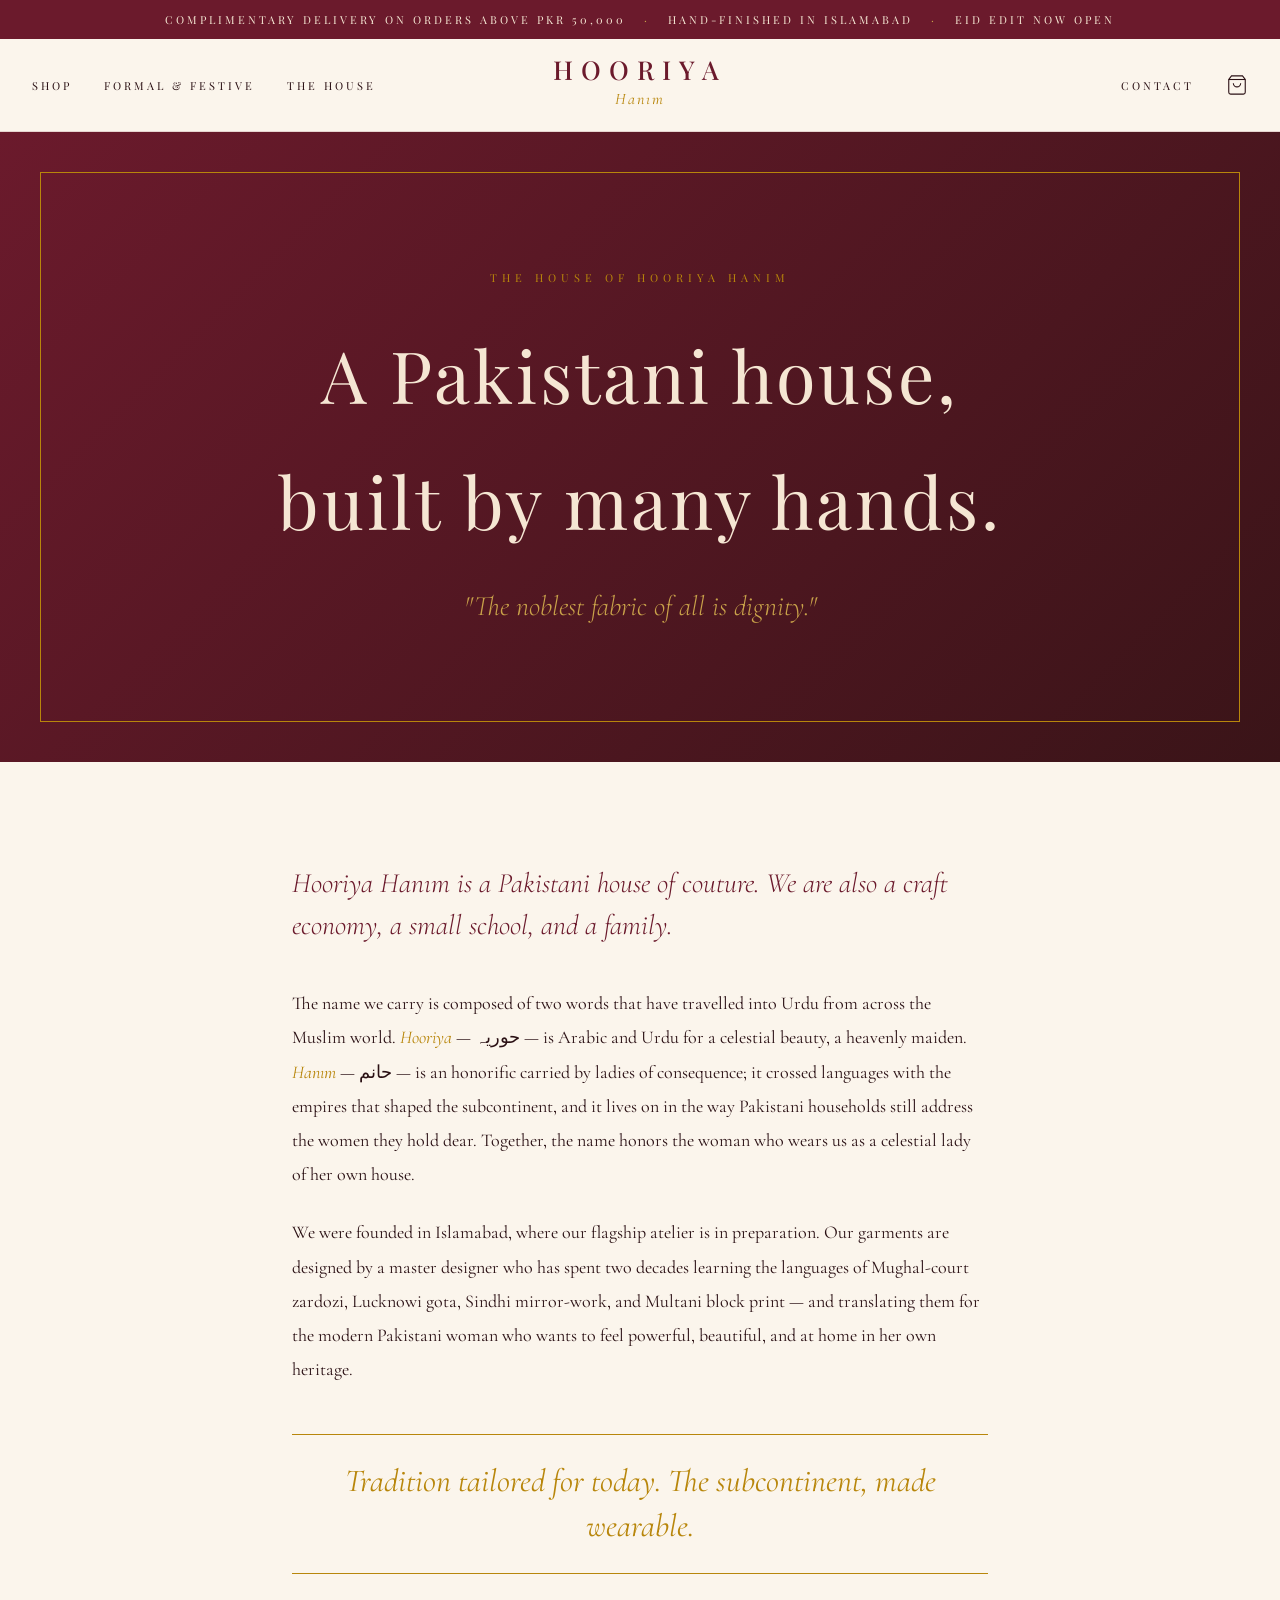
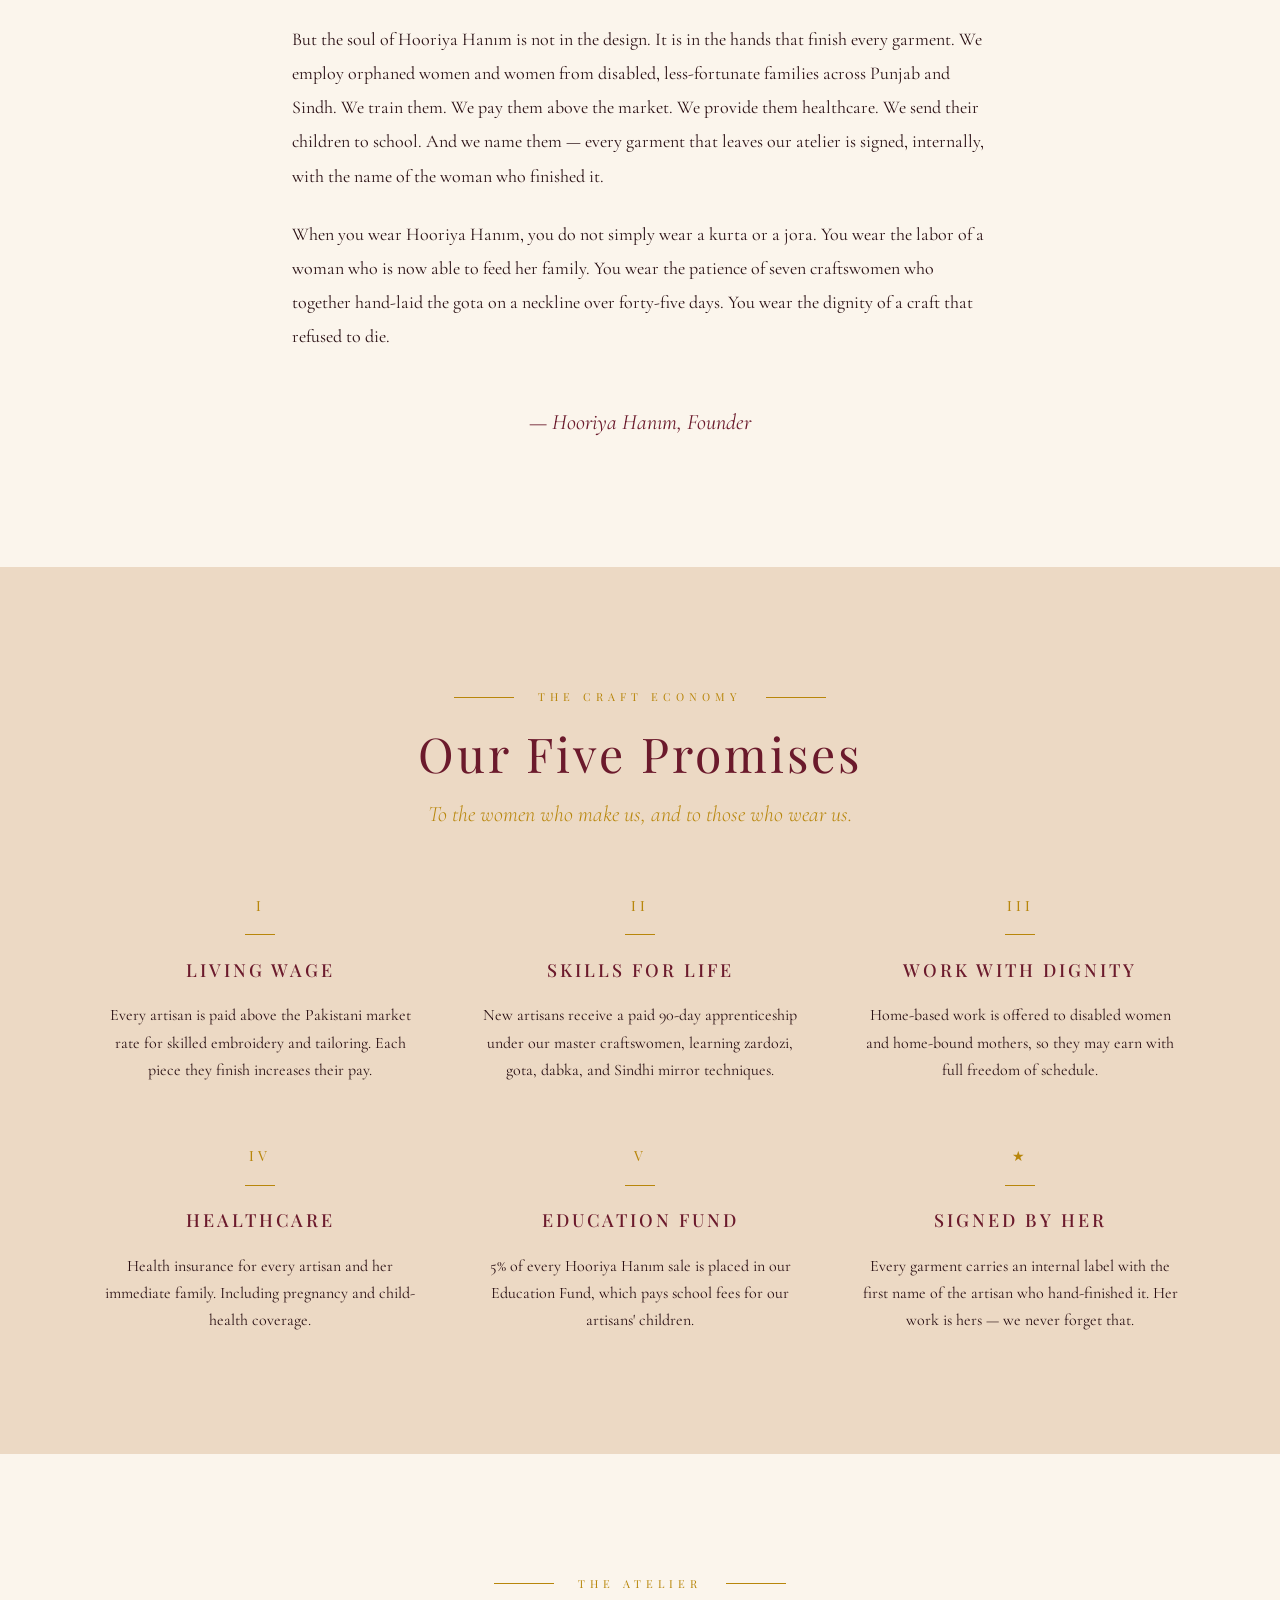
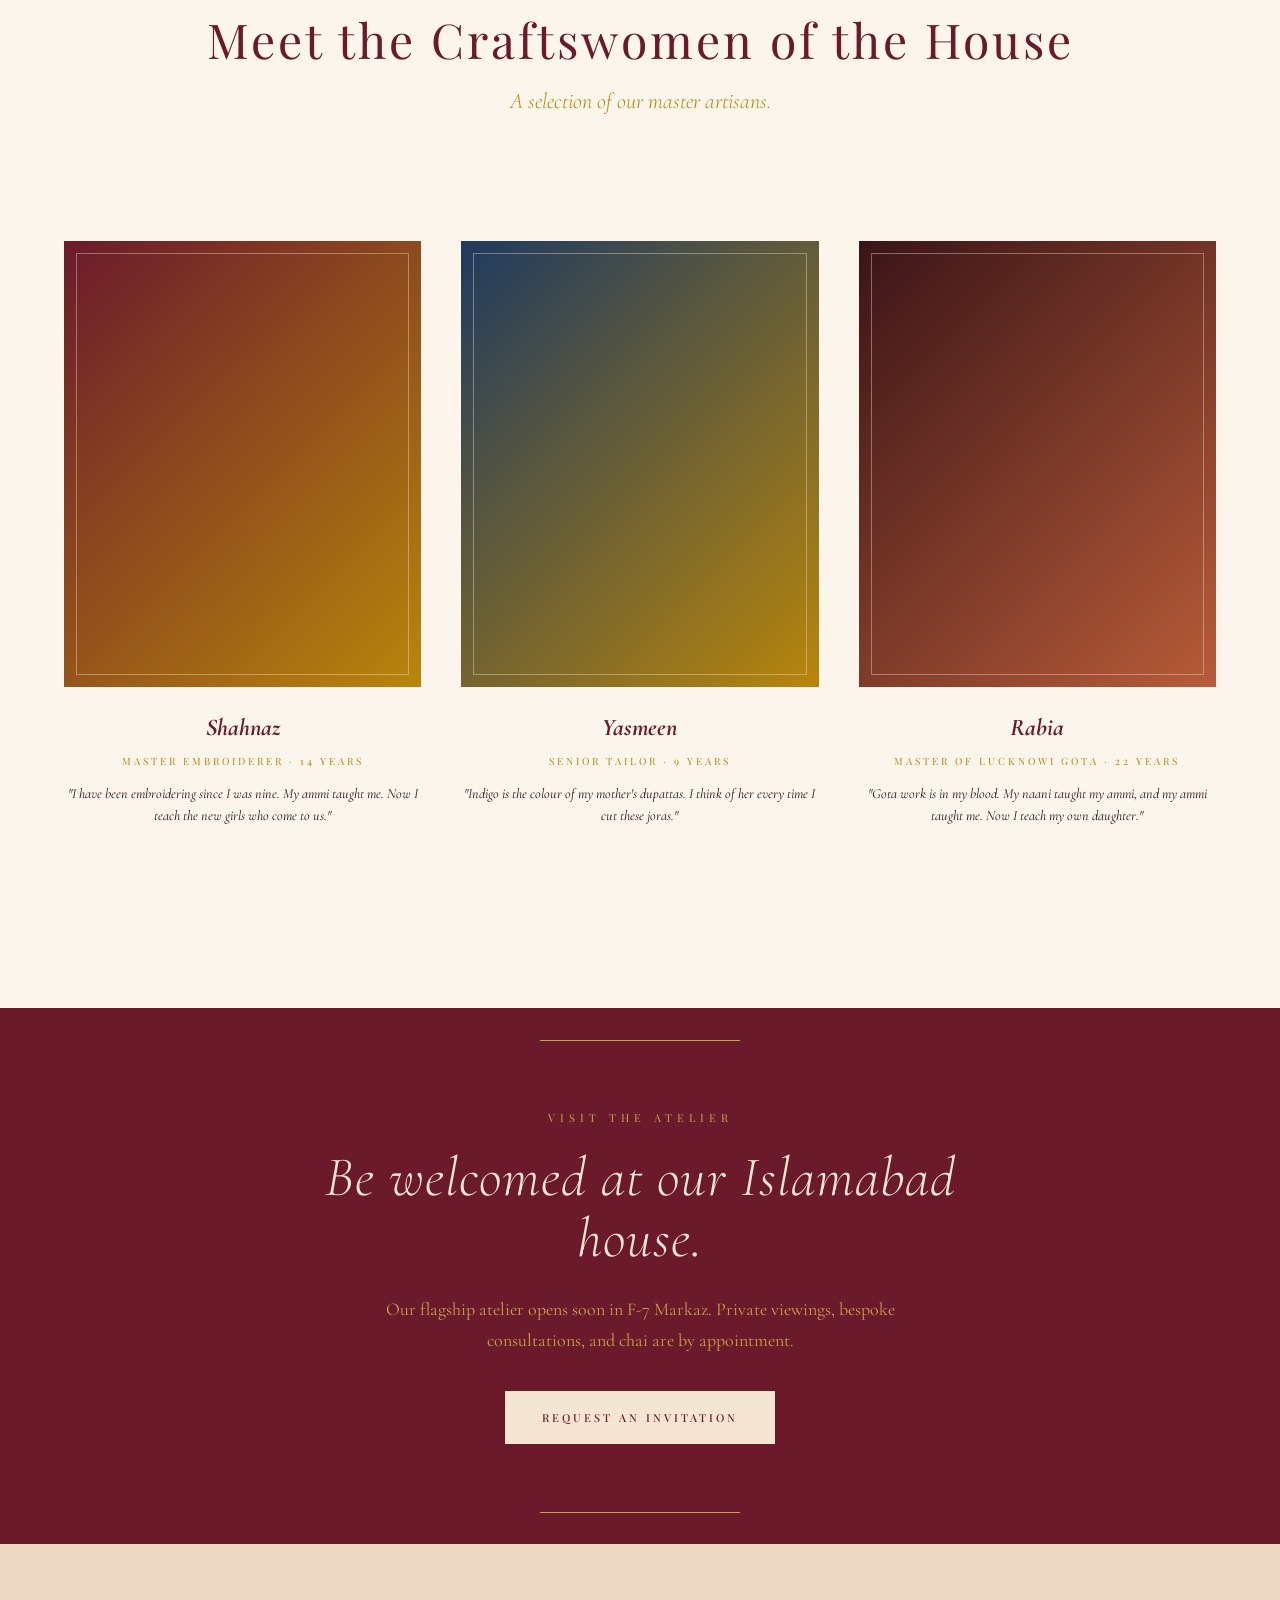
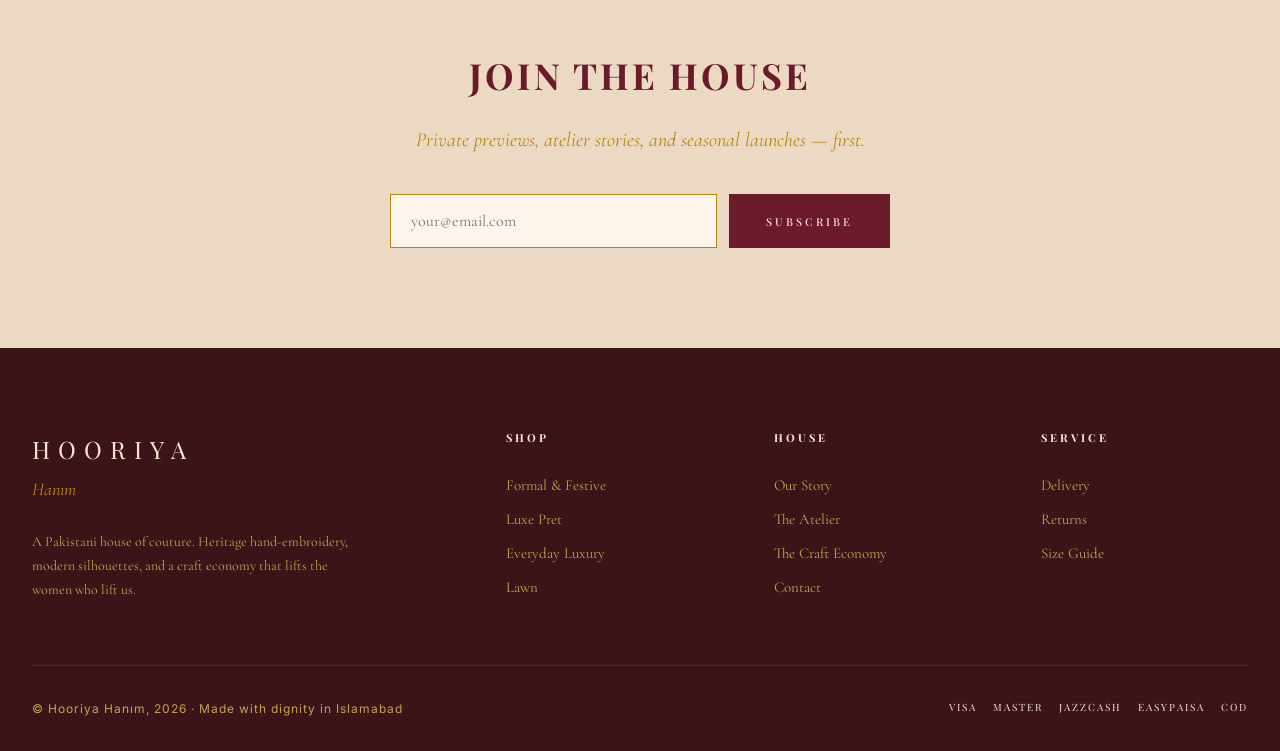
==== about.html @ a5ed2b05 "Initial site: Hooriya Hanım Co-Authored-By: Claude Opus 4.8 <noreply@anthropic.com>" ====
<!DOCTYPE html>
<html lang="en">
<head>
<meta charset="UTF-8">
<meta name="viewport" content="width=device-width, initial-scale=1.0">
<title>The House · Hooriya Hanım</title>
<link rel="icon" type="image/svg+xml" href="assets/images/hooriya-hanim-favicon.svg">
<link rel="stylesheet" href="assets/css/styles.css">
</head>
<body data-page="about">

<div class="announce">
  Complimentary delivery on orders above PKR 50,000 <span>·</span> Hand-finished in Islamabad <span>·</span> Eid edit now open
</div>

<header class="site-header">
  <nav class="nav-bar">
    <div class="nav-left">
      <a href="shop.html" class="nav-link">Shop</a>
      <a href="shop.html" class="nav-link">Formal &amp; Festive</a>
      <a href="about.html" class="nav-link">The House</a>
    </div>
    <a href="index.html" class="brand-logo">
      <span class="word">HOORIYA</span>
      <span class="sub">Hanım</span>
    </a>
    <div class="nav-right">
      <a href="contact.html" class="nav-link">Contact</a>
      <a href="cart.html" class="nav-link" style="position:relative;" aria-label="Cart">
        <svg class="nav-icon" viewBox="0 0 24 24" fill="none" stroke="currentColor" stroke-width="1.2"><path d="M6 2 3 6v14a2 2 0 0 0 2 2h14a2 2 0 0 0 2-2V6l-3-4Z"/><path d="M3 6h18"/><path d="M16 10a4 4 0 0 1-8 0"/></svg>
        <span class="cart-count">0</span>
      </a>
    </div>
  </nav>
</header>

<!-- Story Hero -->
<section class="story-hero">
  <div style="position: relative; z-index: 2;">
    <div class="eyebrow">The House of Hooriya Hanım</div>
    <h1>A Pakistani house,<br>built by many hands.</h1>
    <p class="sub">"The noblest fabric of all is dignity."</p>
  </div>
</section>

<!-- Story Prose -->
<section class="story-prose" id="story">
  <p class="lede">Hooriya Hanım is a Pakistani house of couture. We are also a craft economy, a small school, and a family.</p>

  <p>The name we carry is composed of two words that have travelled into Urdu from across the Muslim world. <em style="color: var(--rose-gold); font-style: italic;">Hooriya</em> — حوریہ — is Arabic and Urdu for a celestial beauty, a heavenly maiden. <em style="color: var(--rose-gold); font-style: italic;">Hanım</em> — حانم — is an honorific carried by ladies of consequence; it crossed languages with the empires that shaped the subcontinent, and it lives on in the way Pakistani households still address the women they hold dear. Together, the name honors the woman who wears us as a celestial lady of her own house.</p>

  <p>We were founded in Islamabad, where our flagship atelier is in preparation. Our garments are designed by a master designer who has spent two decades learning the languages of Mughal-court zardozi, Lucknowi gota, Sindhi mirror-work, and Multani block print — and translating them for the modern Pakistani woman who wants to feel powerful, beautiful, and at home in her own heritage.</p>

  <div class="pull-quote">Tradition tailored for today. The subcontinent, made wearable.</div>

  <p>But the soul of Hooriya Hanım is not in the design. It is in the hands that finish every garment. We employ orphaned women and women from disabled, less-fortunate families across Punjab and Sindh. We train them. We pay them above the market. We provide them healthcare. We send their children to school. And we name them — every garment that leaves our atelier is signed, internally, with the name of the woman who finished it.</p>

  <p>When you wear Hooriya Hanım, you do not simply wear a kurta or a jora. You wear the labor of a woman who is now able to feed her family. You wear the patience of seven craftswomen who together hand-laid the gota on a neckline over forty-five days. You wear the dignity of a craft that refused to die.</p>

  <p style="text-align: center; font-style: italic; color: var(--burgundy); font-size: 22px; margin-top: 48px;">— Hooriya Hanım, Founder</p>
</section>

<!-- Mission Section -->
<section class="section" id="mission" style="background: var(--pearl);">
  <div class="section-eyebrow">The Craft Economy</div>
  <h2 class="section-title">Our Five Promises</h2>
  <p class="section-sub">To the women who make us, and to those who wear us.</p>

  <div class="values-grid">
    <div class="value-item">
      <div class="num">I</div>
      <div class="value-divider"></div>
      <h3>Living Wage</h3>
      <p>Every artisan is paid above the Pakistani market rate for skilled embroidery and tailoring. Each piece they finish increases their pay.</p>
    </div>
    <div class="value-item">
      <div class="num">II</div>
      <div class="value-divider"></div>
      <h3>Skills for Life</h3>
      <p>New artisans receive a paid 90-day apprenticeship under our master craftswomen, learning zardozi, gota, dabka, and Sindhi mirror techniques.</p>
    </div>
    <div class="value-item">
      <div class="num">III</div>
      <div class="value-divider"></div>
      <h3>Work With Dignity</h3>
      <p>Home-based work is offered to disabled women and home-bound mothers, so they may earn with full freedom of schedule.</p>
    </div>
  </div>
  <div class="values-grid" style="margin-top: 60px;">
    <div class="value-item">
      <div class="num">IV</div>
      <div class="value-divider"></div>
      <h3>Healthcare</h3>
      <p>Health insurance for every artisan and her immediate family. Including pregnancy and child-health coverage.</p>
    </div>
    <div class="value-item">
      <div class="num">V</div>
      <div class="value-divider"></div>
      <h3>Education Fund</h3>
      <p>5% of every Hooriya Hanım sale is placed in our Education Fund, which pays school fees for our artisans' children.</p>
    </div>
    <div class="value-item">
      <div class="num">★</div>
      <div class="value-divider"></div>
      <h3>Signed by Her</h3>
      <p>Every garment carries an internal label with the first name of the artisan who hand-finished it. Her work is hers — we never forget that.</p>
    </div>
  </div>
</section>

<!-- Atelier -->
<section class="section" id="artisans">
  <div class="section-eyebrow">The Atelier</div>
  <h2 class="section-title">Meet the Craftswomen of the House</h2>
  <p class="section-sub">A selection of our master artisans.</p>

  <div class="artisan-grid">
    <div class="artisan-tile">
      <div class="portrait" style="background: linear-gradient(135deg, #6B1A2C 0%, #B8860B 100%);"></div>
      <h4>Shahnaz</h4>
      <div class="role">Master Embroiderer · 14 Years</div>
      <p>"I have been embroidering since I was nine. My ammi taught me. Now I teach the new girls who come to us."</p>
    </div>
    <div class="artisan-tile">
      <div class="portrait" style="background: linear-gradient(135deg, #1F3A5F 0%, #B8860B 100%);"></div>
      <h4>Yasmeen</h4>
      <div class="role">Senior Tailor · 9 Years</div>
      <p>"Indigo is the colour of my mother's dupattas. I think of her every time I cut these joras."</p>
    </div>
    <div class="artisan-tile">
      <div class="portrait" style="background: linear-gradient(135deg, #3A1418 0%, #B85C38 100%);"></div>
      <h4>Rabia</h4>
      <div class="role">Master of Lucknowi Gota · 22 Years</div>
      <p>"Gota work is in my blood. My naani taught my ammi, and my ammi taught me. Now I teach my own daughter."</p>
    </div>
  </div>
</section>

<!-- Final CTA banner -->
<section class="banner">
  <div class="banner-eyebrow">Visit the Atelier</div>
  <h2>Be welcomed at our Islamabad house.</h2>
  <p>Our flagship atelier opens soon in F-7 Markaz. Private viewings, bespoke consultations, and chai are by appointment.</p>
  <a href="contact.html" class="btn btn-primary">Request an Invitation</a>
</section>

<!-- Newsletter -->
<section class="newsletter">
  <h2>JOIN THE HOUSE</h2>
  <p>Private previews, atelier stories, and seasonal launches — first.</p>
  <form class="newsletter-form" onsubmit="event.preventDefault();">
    <input type="email" placeholder="your@email.com" required>
    <button type="submit" class="btn btn-primary">Subscribe</button>
  </form>
</section>

<footer class="site-footer">
  <div class="footer-inner">
    <div class="footer-brand">
      <span class="word">HOORIYA</span>
      <span class="sub">Hanım</span>
      <p>A Pakistani house of couture. Heritage hand-embroidery, modern silhouettes, and a craft economy that lifts the women who lift us.</p>
    </div>
    <div class="footer-col">
      <h4>Shop</h4>
      <a href="shop.html">Formal &amp; Festive</a>
      <a href="shop.html">Luxe Pret</a>
      <a href="shop.html">Everyday Luxury</a>
      <a href="shop.html">Lawn</a>
    </div>
    <div class="footer-col">
      <h4>House</h4>
      <a href="about.html#story">Our Story</a>
      <a href="about.html#artisans">The Atelier</a>
      <a href="about.html#mission">The Craft Economy</a>
      <a href="contact.html">Contact</a>
    </div>
    <div class="footer-col">
      <h4>Service</h4>
      <a href="#">Delivery</a>
      <a href="#">Returns</a>
      <a href="#">Size Guide</a>
    </div>
  </div>
  <div class="footer-bar">
    <div>© Hooriya Hanım, 2026 · Made with dignity in Islamabad</div>
    <div class="pay-icons">
      <span>VISA</span><span>MASTER</span><span>JAZZCASH</span><span>EASYPAISA</span><span>COD</span>
    </div>
  </div>
</footer>

<script src="assets/js/main.js"></script>
</body>
</html>
---- assets/css/styles.css ----
/* ===============================================
   HOORIYA HANIM — A Pakistani House of Couture
   Master Stylesheet
   Palette: subcontinental heritage — crimson, zardozi gold,
   ajrak indigo, terracotta, ivory.
   =============================================== */

@import url('https://fonts.googleapis.com/css2?family=Playfair+Display:ital,wght@0,400;0,500;0,600;1,400;1,500&family=Cormorant+Garamond:ital,wght@0,300;0,400;0,500;1,300;1,400;1,500&family=Inter:wght@300;400;500;600&family=Noto+Nastaliq+Urdu:wght@400;500&display=swap');

:root {
  /* Crimson — gota/dabka anchor, Punjabi shaadi colour */
  --burgundy: #6B1A2C;
  --burgundy-dark: #4D0E1F;
  --plum: #3A1418;

  /* Zardozi antique gold — the thread of the subcontinent.
     Kept under the name --rose-gold for backward-compatibility
     across the codebase. */
  --rose-gold: #B8860B;        /* antique gold */
  --rose-gold-soft: #C9A24A;   /* soft kundan gold */

  /* Ajrak indigo — Sindhi block-print heritage */
  --indigo: #1F3A5F;
  --indigo-soft: #3B5A87;

  /* Terracotta — Mughal sandstone (Lahore Fort, Wazir Khan) */
  --terracotta: #B85C38;

  /* Neutrals — ivory, kacha-pearl, ink */
  --champagne: #F5E6D3;
  --champagne-light: #FBF5EC;
  --pearl: #ECD9C4;
  --ink: #2A1014;

  --line: rgba(107, 26, 44, 0.15);
  --line-soft: rgba(184, 134, 11, 0.25);
  --shadow-soft: 0 30px 80px -40px rgba(58, 20, 24, 0.25);
  --shadow-hover: 0 40px 100px -30px rgba(58, 20, 24, 0.35);

  --font-display: 'Playfair Display', 'Didot', 'Bodoni 72', Georgia, serif;
  --font-editorial: 'Cormorant Garamond', Georgia, serif;
  --font-ui: 'Inter', -apple-system, BlinkMacSystemFont, sans-serif;
  --font-urdu: 'Noto Nastaliq Urdu', 'Jameel Noori Nastaleeq', serif;

  --container: 1320px;
  --container-narrow: 1080px;
}

* { box-sizing: border-box; margin: 0; padding: 0; }

html { scroll-behavior: smooth; -webkit-font-smoothing: antialiased; -moz-osx-font-smoothing: grayscale; }

body {
  background: var(--champagne-light);
  color: var(--ink);
  font-family: var(--font-editorial);
  font-size: 17px;
  line-height: 1.75;
  font-weight: 400;
  overflow-x: hidden;
}

img, svg { max-width: 100%; height: auto; display: block; }

a { color: var(--burgundy); text-decoration: none; transition: color .3s ease, opacity .3s ease; }
a:hover { color: var(--rose-gold); }

/* ============ Announcement Bar ============ */
.announce {
  background: var(--burgundy);
  color: var(--champagne);
  font-family: var(--font-display);
  font-size: 11px;
  letter-spacing: 3px;
  text-align: center;
  padding: 10px 20px;
  text-transform: uppercase;
}
.announce span { margin: 0 12px; color: var(--rose-gold-soft); }

/* ============ Header / Nav ============ */
.site-header {
  background: var(--champagne-light);
  border-bottom: 0.5px solid var(--line);
  position: sticky;
  top: 0;
  z-index: 100;
  backdrop-filter: blur(12px);
  -webkit-backdrop-filter: blur(12px);
}
.nav-bar {
  max-width: var(--container);
  margin: 0 auto;
  padding: 18px 32px;
  display: grid;
  grid-template-columns: 1fr auto 1fr;
  align-items: center;
  gap: 24px;
}
.nav-left, .nav-right {
  display: flex;
  gap: 32px;
  align-items: center;
}
.nav-right { justify-content: flex-end; }
.nav-link {
  font-family: var(--font-display);
  font-size: 11px;
  letter-spacing: 3px;
  color: var(--ink);
  text-transform: uppercase;
  position: relative;
  padding: 8px 0;
}
.nav-link::after {
  content: '';
  position: absolute;
  left: 50%; bottom: 4px;
  width: 0; height: 0.5px;
  background: var(--rose-gold);
  transition: width .3s ease, left .3s ease;
}
.nav-link:hover { color: var(--burgundy); }
.nav-link:hover::after { width: 100%; left: 0; }

.brand-logo {
  text-align: center;
  text-decoration: none;
}
.brand-logo .word {
  font-family: var(--font-display);
  font-size: 26px;
  font-weight: 500;
  color: var(--burgundy);
  letter-spacing: 8px;
  line-height: 1;
  display: block;
}
.brand-logo .sub {
  font-family: var(--font-editorial);
  font-size: 16px;
  font-style: italic;
  color: var(--rose-gold);
  letter-spacing: 2px;
  margin-top: 2px;
  display: block;
}

.nav-icon {
  width: 22px; height: 22px;
  color: var(--ink);
  cursor: pointer;
  transition: color .3s ease;
  position: relative;
}
.nav-icon:hover { color: var(--burgundy); }
.cart-count {
  position: absolute;
  top: -6px; right: -10px;
  background: var(--burgundy);
  color: var(--champagne);
  font-family: var(--font-ui);
  font-size: 10px;
  font-weight: 500;
  min-width: 18px; height: 18px;
  border-radius: 9px;
  display: flex;
  align-items: center;
  justify-content: center;
  padding: 0 5px;
}

/* ============ Hero ============ */
.hero {
  position: relative;
  min-height: 88vh;
  background: linear-gradient(135deg, var(--champagne) 0%, var(--pearl) 100%);
  display: flex;
  align-items: center;
  overflow: hidden;
}
.hero-bg {
  position: absolute;
  inset: 0;
  background-image:
    radial-gradient(circle at 20% 30%, rgba(183, 110, 121, 0.18) 0%, transparent 50%),
    radial-gradient(circle at 80% 70%, rgba(107, 26, 44, 0.12) 0%, transparent 50%);
}
.hero-ornament {
  position: absolute;
  inset: 40px;
  border: 0.5px solid var(--rose-gold);
  pointer-events: none;
}
.hero-ornament::before, .hero-ornament::after {
  content: '★';
  position: absolute;
  font-family: var(--font-display);
  color: var(--rose-gold);
  font-size: 18px;
}
.hero-ornament::before { top: -10px; left: 50%; transform: translateX(-50%); background: var(--champagne-light); padding: 0 12px; }
.hero-ornament::after { bottom: -10px; left: 50%; transform: translateX(-50%); background: var(--champagne-light); padding: 0 12px; }

.hero-inner {
  max-width: var(--container);
  margin: 0 auto;
  padding: 80px 64px;
  width: 100%;
  position: relative;
  z-index: 2;
  display: grid;
  grid-template-columns: 1fr 1fr;
  gap: 80px;
  align-items: center;
}
.hero-eyebrow {
  font-family: var(--font-display);
  font-size: 12px;
  letter-spacing: 5px;
  color: var(--rose-gold);
  text-transform: uppercase;
  margin-bottom: 24px;
  display: flex;
  align-items: center;
  gap: 16px;
}
.hero-eyebrow::before { content: ''; width: 40px; height: 0.5px; background: var(--rose-gold); }
.hero-headline {
  font-family: var(--font-display);
  font-size: 76px;
  font-weight: 400;
  line-height: 1.05;
  color: var(--burgundy);
  letter-spacing: 2px;
  margin-bottom: 24px;
}
.hero-sub {
  font-family: var(--font-editorial);
  font-style: italic;
  font-size: 28px;
  line-height: 1.4;
  color: var(--burgundy);
  margin-bottom: 32px;
  font-weight: 300;
}
.hero-body {
  font-size: 18px;
  line-height: 1.8;
  color: var(--ink);
  margin-bottom: 40px;
  max-width: 480px;
}
.hero-cta { display: flex; gap: 20px; align-items: center; }

.hero-visual {
  position: relative;
  height: 580px;
}
.hero-fabric {
  position: absolute;
  inset: 0;
  background:
    linear-gradient(160deg, #4D0E1F 0%, #6B1A2C 55%, #B8860B 100%);
  border-radius: 4px;
  box-shadow: var(--shadow-soft);
  overflow: hidden;
}
.hero-fabric::before {
  content: '';
  position: absolute;
  inset: 0;
  background-image:
    repeating-linear-gradient(45deg, transparent 0, transparent 30px, rgba(245, 230, 211, 0.04) 30px, rgba(245, 230, 211, 0.04) 31px),
    radial-gradient(circle at 30% 40%, rgba(245, 230, 211, 0.12) 0%, transparent 35%),
    radial-gradient(circle at 70% 70%, rgba(245, 230, 211, 0.08) 0%, transparent 40%);
}
.hero-emblem-overlay {
  position: absolute;
  bottom: 32px; right: 32px;
  background: rgba(245, 230, 211, 0.95);
  padding: 24px 32px;
  border: 0.5px solid var(--rose-gold);
}
.hero-emblem-overlay .label {
  font-family: var(--font-display);
  font-size: 10px;
  letter-spacing: 4px;
  color: var(--rose-gold);
  margin-bottom: 4px;
}
.hero-emblem-overlay .title {
  font-family: var(--font-editorial);
  font-style: italic;
  font-size: 24px;
  color: var(--burgundy);
}
.hero-emblem-overlay .meta {
  font-family: var(--font-ui);
  font-size: 11px;
  letter-spacing: 1.5px;
  color: var(--rose-gold);
  margin-top: 8px;
  text-transform: uppercase;
}

/* ============ Buttons ============ */
.btn {
  display: inline-flex;
  align-items: center;
  justify-content: center;
  gap: 12px;
  padding: 16px 36px;
  font-family: var(--font-display);
  font-size: 11px;
  font-weight: 500;
  letter-spacing: 3px;
  text-transform: uppercase;
  cursor: pointer;
  transition: all .3s ease;
  border: none;
  text-decoration: none;
  white-space: nowrap;
}
.btn-primary {
  background: var(--burgundy);
  color: var(--champagne);
  border: 0.5px solid var(--burgundy);
}
.btn-primary:hover { background: var(--burgundy-dark); color: var(--champagne); transform: translateY(-2px); box-shadow: 0 8px 24px -8px rgba(58, 20, 24, 0.5); }

.btn-ghost {
  background: transparent;
  color: var(--burgundy);
  border: 0.5px solid var(--burgundy);
}
.btn-ghost:hover { background: var(--burgundy); color: var(--champagne); }

.btn-link {
  background: transparent;
  color: var(--burgundy);
  padding: 0;
  border-bottom: 0.5px solid var(--rose-gold);
  padding-bottom: 4px;
}

.btn-full { width: 100%; }
.btn-large { padding: 20px 48px; font-size: 12px; }

/* ============ Sections ============ */
.section {
  padding: 120px 32px;
  max-width: var(--container);
  margin: 0 auto;
}
.section-narrow {
  max-width: var(--container-narrow);
  margin: 0 auto;
}
.section-tight { padding: 80px 32px; }

.section-eyebrow {
  font-family: var(--font-display);
  font-size: 11px;
  letter-spacing: 5px;
  color: var(--rose-gold);
  text-transform: uppercase;
  text-align: center;
  margin-bottom: 20px;
  display: flex;
  align-items: center;
  justify-content: center;
  gap: 24px;
}
.section-eyebrow::before, .section-eyebrow::after {
  content: '';
  width: 60px;
  height: 0.5px;
  background: var(--rose-gold);
}
.section-title {
  font-family: var(--font-display);
  font-size: 48px;
  font-weight: 400;
  color: var(--burgundy);
  text-align: center;
  letter-spacing: 3px;
  line-height: 1.1;
  margin-bottom: 16px;
}
.section-sub {
  font-family: var(--font-editorial);
  font-style: italic;
  font-size: 22px;
  color: var(--rose-gold);
  text-align: center;
  font-weight: 300;
  margin-bottom: 60px;
}

/* ============ Product Grid ============ */
.product-grid {
  display: grid;
  grid-template-columns: repeat(auto-fit, minmax(280px, 1fr));
  gap: 48px 32px;
  max-width: var(--container);
  margin: 0 auto;
}
.product-card {
  background: transparent;
  text-decoration: none;
  display: block;
  position: relative;
  transition: transform .4s ease;
}
.product-card:hover { transform: translateY(-6px); }
.product-img {
  width: 100%;
  aspect-ratio: 3/4;
  position: relative;
  overflow: hidden;
  margin-bottom: 20px;
  border: 0.5px solid var(--line);
}
.product-img::after {
  content: '';
  position: absolute;
  inset: 0;
  background: linear-gradient(180deg, transparent 60%, rgba(58, 20, 24, 0.15) 100%);
}
.product-card:hover .product-img::after {
  background: linear-gradient(180deg, transparent 50%, rgba(58, 20, 24, 0.25) 100%);
}
.product-img-tag {
  position: absolute;
  top: 16px; left: 16px;
  background: var(--champagne);
  color: var(--burgundy);
  font-family: var(--font-display);
  font-size: 9px;
  letter-spacing: 2px;
  padding: 6px 12px;
  z-index: 2;
  text-transform: uppercase;
}
.product-img-tag.rose { background: var(--rose-gold); color: var(--champagne); }

.product-name {
  font-family: var(--font-editorial);
  font-style: italic;
  font-size: 24px;
  color: var(--burgundy);
  margin-bottom: 6px;
  text-align: center;
}
.product-meta {
  font-family: var(--font-display);
  font-size: 10px;
  letter-spacing: 3px;
  color: var(--rose-gold);
  text-align: center;
  text-transform: uppercase;
  margin-bottom: 12px;
}
.product-price {
  font-family: var(--font-display);
  font-size: 14px;
  letter-spacing: 2px;
  color: var(--ink);
  text-align: center;
}

/* Fabric tile backgrounds for product imagery —
   palette of the subcontinent: crimson, indigo, teal,
   antique gold, terracotta, ivory. */
.fabric-1 { background: linear-gradient(135deg, #1F3A5F 0%, #3B5A87 100%); }   /* Mahnoor — Indigo silk */
.fabric-2 { background: linear-gradient(135deg, #FBF5EC 0%, #ECD9C4 100%); }   /* Noor — Ivory daily */
.fabric-3 { background: linear-gradient(135deg, #3A1418 0%, #6B1A2C 100%); }   /* Gulnar — Crimson formal */
.fabric-4 { background: linear-gradient(135deg, #B8860B 0%, #C9A24A 100%); }   /* Zoya — Antique gold pret */
.fabric-5 { background: linear-gradient(135deg, #ECD9C4 0%, #B8860B 100%); }   /* Aleena — Pearl & gold lawn */
.fabric-6 { background: linear-gradient(135deg, #6B1A2C 0%, #3A1418 100%); }   /* Saira — Plum velvet */
.fabric-7 { background: linear-gradient(135deg, #0F4C4A 0%, #1B6F6C 100%); }   /* Mahira — Teal velvet */
.fabric-8 { background: linear-gradient(135deg, #F5E6D3 0%, #B8860B 100%); }   /* Sitara — Champagne Eid */

.fabric-tile {
  width: 100%; height: 100%;
  position: relative;
}
.fabric-tile::before {
  content: '';
  position: absolute;
  inset: 0;
  background-image:
    repeating-linear-gradient(45deg, transparent 0, transparent 20px, rgba(245, 230, 211, 0.06) 20px, rgba(245, 230, 211, 0.06) 21px),
    radial-gradient(circle at 35% 35%, rgba(245, 230, 211, 0.15) 0%, transparent 40%);
}
.fabric-tile::after {
  content: '';
  position: absolute;
  bottom: 0; left: 50%;
  transform: translateX(-50%);
  width: 60%; height: 75%;
  background: radial-gradient(ellipse at 50% 0%, rgba(245, 230, 211, 0.08) 0%, transparent 60%);
}
/* Stylized dress silhouette overlay */
.dress-overlay {
  position: absolute;
  inset: 0;
  display: flex;
  align-items: center;
  justify-content: center;
  opacity: 0.95;
}

/* ============ The Story / Editorial Section ============ */
.editorial-split {
  display: grid;
  grid-template-columns: 1fr 1fr;
  gap: 80px;
  align-items: center;
  max-width: var(--container);
  margin: 0 auto;
  padding: 120px 32px;
}
.editorial-image {
  position: relative;
  aspect-ratio: 4/5;
  background: linear-gradient(135deg, var(--burgundy) 0%, var(--rose-gold) 100%);
  overflow: hidden;
}
.editorial-image::before {
  content: '';
  position: absolute;
  inset: 24px;
  border: 0.5px solid rgba(245, 230, 211, 0.4);
}
.editorial-image .emblem {
  position: absolute;
  bottom: 32px; right: 32px;
  width: 80px;
}
.editorial-text .eyebrow {
  font-family: var(--font-display);
  font-size: 11px;
  letter-spacing: 5px;
  color: var(--rose-gold);
  text-transform: uppercase;
  margin-bottom: 24px;
  display: flex;
  align-items: center;
  gap: 16px;
}
.editorial-text .eyebrow::before { content: ''; width: 40px; height: 0.5px; background: var(--rose-gold); }
.editorial-text h2 {
  font-family: var(--font-display);
  font-size: 48px;
  font-weight: 400;
  color: var(--burgundy);
  line-height: 1.1;
  letter-spacing: 2px;
  margin-bottom: 24px;
}
.editorial-text .lede {
  font-family: var(--font-editorial);
  font-style: italic;
  font-size: 26px;
  line-height: 1.4;
  color: var(--rose-gold);
  margin-bottom: 28px;
  font-weight: 300;
}
.editorial-text p {
  font-size: 17px;
  line-height: 1.8;
  margin-bottom: 20px;
  color: var(--ink);
}

/* ============ Collection Banner ============ */
.banner {
  background: var(--burgundy);
  color: var(--champagne);
  text-align: center;
  padding: 100px 32px;
  position: relative;
}
.banner::before, .banner::after {
  content: '';
  position: absolute;
  left: 50%; transform: translateX(-50%);
  width: 200px; height: 0.5px;
  background: var(--rose-gold-soft);
}
.banner::before { top: 32px; }
.banner::after { bottom: 32px; }
.banner-eyebrow {
  font-family: var(--font-display);
  font-size: 11px;
  letter-spacing: 5px;
  color: var(--rose-gold-soft);
  text-transform: uppercase;
  margin-bottom: 20px;
}
.banner h2 {
  font-family: var(--font-editorial);
  font-style: italic;
  font-size: 56px;
  font-weight: 300;
  line-height: 1.1;
  color: var(--champagne);
  letter-spacing: 1px;
  margin-bottom: 24px;
  max-width: 700px;
  margin-left: auto; margin-right: auto;
}
.banner p {
  font-size: 18px;
  color: var(--rose-gold-soft);
  max-width: 540px;
  margin: 0 auto 36px;
  line-height: 1.7;
}
.banner .btn-primary { background: var(--champagne); color: var(--burgundy); border-color: var(--champagne); }
.banner .btn-primary:hover { background: var(--rose-gold); color: var(--champagne); }

/* ============ Values / 3-Col ============ */
.values-grid {
  display: grid;
  grid-template-columns: repeat(3, 1fr);
  gap: 60px;
  max-width: var(--container-narrow);
  margin: 0 auto;
}
.value-item { text-align: center; }
.value-item .num {
  font-family: var(--font-display);
  font-size: 14px;
  letter-spacing: 4px;
  color: var(--rose-gold);
  margin-bottom: 16px;
}
.value-item h3 {
  font-family: var(--font-display);
  font-size: 18px;
  font-weight: 500;
  color: var(--burgundy);
  letter-spacing: 3px;
  margin-bottom: 16px;
  text-transform: uppercase;
}
.value-item p {
  font-size: 16px;
  line-height: 1.7;
  color: var(--ink);
}
.value-divider {
  width: 30px;
  height: 0.5px;
  background: var(--rose-gold);
  margin: 0 auto 20px;
}

/* ============ Newsletter / Footer ============ */
.newsletter {
  background: var(--pearl);
  padding: 100px 32px;
  text-align: center;
}
.newsletter h2 {
  font-family: var(--font-display);
  font-size: 36px;
  color: var(--burgundy);
  letter-spacing: 3px;
  margin-bottom: 16px;
}
.newsletter p {
  font-family: var(--font-editorial);
  font-style: italic;
  font-size: 20px;
  color: var(--rose-gold);
  margin-bottom: 36px;
}
.newsletter-form {
  max-width: 500px;
  margin: 0 auto;
  display: flex;
  gap: 12px;
}
.newsletter-form input {
  flex: 1;
  padding: 16px 20px;
  font-family: var(--font-editorial);
  font-size: 16px;
  background: var(--champagne-light);
  border: 0.5px solid var(--rose-gold);
  color: var(--ink);
  outline: none;
}
.newsletter-form input:focus { border-color: var(--burgundy); }

.site-footer {
  background: var(--plum);
  color: var(--rose-gold-soft);
  padding: 80px 32px 32px;
}
.footer-inner {
  max-width: var(--container);
  margin: 0 auto;
  display: grid;
  grid-template-columns: 2fr 1fr 1fr 1fr;
  gap: 60px;
  margin-bottom: 60px;
}
.footer-brand .word {
  font-family: var(--font-display);
  font-size: 24px;
  color: var(--champagne);
  letter-spacing: 8px;
  display: block;
}
.footer-brand .sub {
  font-family: var(--font-editorial);
  font-style: italic;
  font-size: 18px;
  color: var(--rose-gold);
  margin: 4px 0 24px;
  display: block;
}
.footer-brand p {
  font-size: 14px;
  line-height: 1.7;
  color: var(--rose-gold-soft);
  max-width: 320px;
}
.footer-col h4 {
  font-family: var(--font-display);
  font-size: 11px;
  letter-spacing: 3px;
  color: var(--champagne);
  text-transform: uppercase;
  margin-bottom: 20px;
}
.footer-col a {
  display: block;
  font-family: var(--font-editorial);
  font-size: 15px;
  color: var(--rose-gold-soft);
  padding: 4px 0;
}
.footer-col a:hover { color: var(--champagne); }
.footer-bar {
  max-width: var(--container);
  margin: 0 auto;
  padding-top: 32px;
  border-top: 0.5px solid rgba(183, 110, 121, 0.2);
  display: flex;
  justify-content: space-between;
  align-items: center;
  font-family: var(--font-ui);
  font-size: 12px;
  color: var(--rose-gold-soft);
  letter-spacing: 1px;
}
.footer-bar .pay-icons {
  display: flex;
  gap: 16px;
  font-family: var(--font-display);
  letter-spacing: 2px;
}
.footer-bar .pay-icons span { color: var(--champagne); font-size: 10px; }

/* ============ Filter Bar (Shop Page) ============ */
.page-hero {
  background: linear-gradient(135deg, var(--champagne) 0%, var(--pearl) 100%);
  padding: 100px 32px 60px;
  text-align: center;
  border-bottom: 0.5px solid var(--line);
}
.page-hero h1 {
  font-family: var(--font-display);
  font-size: 56px;
  font-weight: 400;
  color: var(--burgundy);
  letter-spacing: 4px;
  margin-bottom: 12px;
}
.page-hero .sub {
  font-family: var(--font-editorial);
  font-style: italic;
  font-size: 22px;
  color: var(--rose-gold);
  margin-bottom: 24px;
}
.breadcrumb {
  font-family: var(--font-display);
  font-size: 10px;
  letter-spacing: 3px;
  color: var(--rose-gold);
  text-transform: uppercase;
}
.breadcrumb span { margin: 0 10px; color: var(--rose-gold); }
.breadcrumb a { color: var(--rose-gold); }
.breadcrumb a:hover { color: var(--burgundy); }

.filter-bar {
  max-width: var(--container);
  margin: 0 auto;
  padding: 32px 32px 16px;
  display: flex;
  gap: 16px;
  flex-wrap: wrap;
  justify-content: center;
  border-bottom: 0.5px solid var(--line);
  margin-bottom: 60px;
}
.filter-chip {
  font-family: var(--font-display);
  font-size: 10px;
  letter-spacing: 3px;
  color: var(--ink);
  padding: 10px 22px;
  border: 0.5px solid var(--line);
  cursor: pointer;
  transition: all .3s ease;
  background: transparent;
  text-transform: uppercase;
}
.filter-chip:hover { border-color: var(--rose-gold); color: var(--burgundy); }
.filter-chip.active { background: var(--burgundy); color: var(--champagne); border-color: var(--burgundy); }

/* ============ Product Detail ============ */
.product-detail {
  max-width: var(--container);
  margin: 0 auto;
  padding: 60px 32px;
  display: grid;
  grid-template-columns: 1.1fr 1fr;
  gap: 80px;
  align-items: start;
}
.product-detail-images {
  display: grid;
  grid-template-columns: 80px 1fr;
  gap: 16px;
}
.thumb-col { display: flex; flex-direction: column; gap: 12px; }
.thumb {
  width: 80px; height: 100px;
  border: 0.5px solid var(--line);
  cursor: pointer;
  overflow: hidden;
}
.thumb.active { border-color: var(--burgundy); border-width: 1px; }
.main-img {
  aspect-ratio: 3/4;
  width: 100%;
  border: 0.5px solid var(--line);
  overflow: hidden;
  position: relative;
}
.product-info h1 {
  font-family: var(--font-display);
  font-size: 36px;
  font-weight: 400;
  color: var(--burgundy);
  letter-spacing: 2px;
  margin-bottom: 12px;
}
.product-info .italic-name {
  font-family: var(--font-editorial);
  font-style: italic;
  font-size: 28px;
  color: var(--rose-gold);
  margin-bottom: 24px;
}
.product-info .price {
  font-family: var(--font-display);
  font-size: 24px;
  letter-spacing: 2px;
  color: var(--ink);
  margin-bottom: 32px;
}
.product-info .description {
  font-size: 17px;
  line-height: 1.9;
  color: var(--ink);
  margin-bottom: 32px;
  padding-bottom: 32px;
  border-bottom: 0.5px solid var(--line);
}
.product-info .description em { color: var(--rose-gold); font-style: italic; }

.option-block { margin-bottom: 28px; }
.option-block label {
  font-family: var(--font-display);
  font-size: 11px;
  letter-spacing: 3px;
  color: var(--burgundy);
  text-transform: uppercase;
  margin-bottom: 12px;
  display: block;
}
.size-options { display: flex; gap: 10px; flex-wrap: wrap; }
.size-btn {
  width: 50px; height: 50px;
  border: 0.5px solid var(--line);
  background: var(--champagne-light);
  font-family: var(--font-display);
  font-size: 12px;
  letter-spacing: 1px;
  cursor: pointer;
  transition: all .3s ease;
  color: var(--ink);
}
.size-btn:hover { border-color: var(--rose-gold); }
.size-btn.active { background: var(--burgundy); color: var(--champagne); border-color: var(--burgundy); }

.qty-row { display: flex; gap: 16px; align-items: center; margin-bottom: 32px; }
.qty-controls {
  display: flex;
  align-items: center;
  border: 0.5px solid var(--line);
}
.qty-controls button {
  width: 44px; height: 44px;
  background: transparent;
  border: none;
  font-size: 18px;
  color: var(--burgundy);
  cursor: pointer;
  font-family: var(--font-editorial);
}
.qty-controls input {
  width: 56px; height: 44px;
  text-align: center;
  border: none;
  border-left: 0.5px solid var(--line);
  border-right: 0.5px solid var(--line);
  font-family: var(--font-display);
  font-size: 14px;
  background: transparent;
  color: var(--ink);
  outline: none;
}

.detail-tabs { margin-top: 48px; border-top: 0.5px solid var(--line); padding-top: 24px; }
.tab-row {
  display: flex;
  gap: 32px;
  border-bottom: 0.5px solid var(--line);
  margin-bottom: 24px;
}
.tab {
  font-family: var(--font-display);
  font-size: 11px;
  letter-spacing: 3px;
  color: var(--ink);
  padding: 12px 0;
  cursor: pointer;
  border-bottom: 1.5px solid transparent;
  margin-bottom: -0.5px;
  text-transform: uppercase;
  background: transparent;
  border-left: none; border-right: none; border-top: none;
}
.tab.active { color: var(--burgundy); border-bottom-color: var(--burgundy); }

.artisan-card {
  background: var(--pearl);
  padding: 24px 28px;
  margin: 24px 0;
  border-left: 2px solid var(--rose-gold);
}
.artisan-card .label {
  font-family: var(--font-display);
  font-size: 10px;
  letter-spacing: 3px;
  color: var(--rose-gold);
  margin-bottom: 8px;
  text-transform: uppercase;
}
.artisan-card .name {
  font-family: var(--font-editorial);
  font-style: italic;
  font-size: 22px;
  color: var(--burgundy);
  margin-bottom: 4px;
}
.artisan-card .quote {
  font-size: 14px;
  line-height: 1.6;
  color: var(--ink);
  font-style: italic;
}

/* ============ Cart Page ============ */
.cart-table {
  width: 100%;
  border-collapse: collapse;
}
.cart-table thead th {
  font-family: var(--font-display);
  font-size: 11px;
  letter-spacing: 3px;
  color: var(--rose-gold);
  text-transform: uppercase;
  padding: 16px 12px;
  border-bottom: 0.5px solid var(--line);
  text-align: left;
}
.cart-table td {
  padding: 24px 12px;
  border-bottom: 0.5px solid var(--line);
  vertical-align: top;
  font-family: var(--font-editorial);
  font-size: 16px;
}
.cart-item-info { display: flex; gap: 20px; align-items: center; }
.cart-item-thumb {
  width: 90px; height: 110px;
  overflow: hidden;
  border: 0.5px solid var(--line);
}
.cart-item-name {
  font-family: var(--font-editorial);
  font-style: italic;
  font-size: 20px;
  color: var(--burgundy);
  margin-bottom: 4px;
}
.cart-item-meta {
  font-family: var(--font-display);
  font-size: 10px;
  letter-spacing: 2px;
  color: var(--rose-gold);
  text-transform: uppercase;
}
.remove-link {
  background: none; border: none;
  font-family: var(--font-editorial);
  font-style: italic;
  font-size: 14px;
  color: var(--rose-gold);
  cursor: pointer;
  padding: 0;
  text-decoration: underline;
  text-decoration-color: var(--line-soft);
}
.remove-link:hover { color: var(--burgundy); }

.cart-layout {
  display: grid;
  grid-template-columns: 1fr 380px;
  gap: 60px;
  align-items: start;
  max-width: var(--container);
  margin: 0 auto;
  padding: 60px 32px;
}
.order-summary {
  background: var(--pearl);
  padding: 32px;
  position: sticky; top: 100px;
}
.order-summary h3 {
  font-family: var(--font-display);
  font-size: 16px;
  letter-spacing: 4px;
  color: var(--burgundy);
  text-transform: uppercase;
  margin-bottom: 24px;
  padding-bottom: 16px;
  border-bottom: 0.5px solid var(--line);
  text-align: center;
}
.summary-row {
  display: flex;
  justify-content: space-between;
  padding: 10px 0;
  font-family: var(--font-editorial);
  font-size: 16px;
  color: var(--ink);
}
.summary-row.total {
  font-family: var(--font-display);
  font-size: 16px;
  letter-spacing: 2px;
  color: var(--burgundy);
  border-top: 0.5px solid var(--line);
  margin-top: 12px;
  padding-top: 20px;
  text-transform: uppercase;
}
.summary-row.total .amount { font-family: var(--font-display); font-size: 22px; }

/* ============ Checkout ============ */
.checkout-layout {
  display: grid;
  grid-template-columns: 1.2fr 0.8fr;
  gap: 60px;
  max-width: var(--container);
  margin: 0 auto;
  padding: 60px 32px;
  align-items: start;
}
.checkout-section {
  background: var(--champagne-light);
  border: 0.5px solid var(--line);
  padding: 32px;
  margin-bottom: 24px;
}
.checkout-section h3 {
  font-family: var(--font-display);
  font-size: 14px;
  letter-spacing: 3px;
  color: var(--burgundy);
  text-transform: uppercase;
  margin-bottom: 6px;
  display: flex;
  align-items: center;
  gap: 12px;
}
.checkout-section .step-num {
  display: inline-flex;
  align-items: center;
  justify-content: center;
  width: 28px; height: 28px;
  border: 0.5px solid var(--rose-gold);
  color: var(--rose-gold);
  font-family: var(--font-display);
  font-size: 12px;
  border-radius: 50%;
}
.checkout-section .hint {
  font-family: var(--font-editorial);
  font-style: italic;
  font-size: 15px;
  color: var(--rose-gold);
  margin-bottom: 24px;
}

.form-row { display: grid; grid-template-columns: 1fr 1fr; gap: 16px; margin-bottom: 16px; }
.form-row.full { grid-template-columns: 1fr; }
.form-group label {
  display: block;
  font-family: var(--font-display);
  font-size: 10px;
  letter-spacing: 2px;
  color: var(--rose-gold);
  text-transform: uppercase;
  margin-bottom: 8px;
}
.form-group input, .form-group select, .form-group textarea {
  width: 100%;
  padding: 14px 16px;
  font-family: var(--font-editorial);
  font-size: 16px;
  background: var(--champagne-light);
  border: 0.5px solid var(--line);
  color: var(--ink);
  outline: none;
  transition: border-color .3s ease;
}
.form-group input:focus, .form-group select:focus, .form-group textarea:focus { border-color: var(--burgundy); }

.payment-options { display: grid; gap: 12px; margin-top: 16px; }
.payment-option {
  display: flex;
  align-items: center;
  gap: 16px;
  padding: 20px 24px;
  border: 0.5px solid var(--line);
  cursor: pointer;
  transition: all .3s ease;
  background: var(--champagne-light);
}
.payment-option:hover { border-color: var(--rose-gold); }
.payment-option input[type="radio"] { accent-color: var(--burgundy); width: 18px; height: 18px; cursor: pointer; }
.payment-option-info { flex: 1; }
.payment-option-info .name {
  font-family: var(--font-display);
  font-size: 13px;
  letter-spacing: 2px;
  color: var(--burgundy);
  text-transform: uppercase;
  margin-bottom: 4px;
}
.payment-option-info .desc {
  font-family: var(--font-editorial);
  font-style: italic;
  font-size: 14px;
  color: var(--ink);
}
.payment-option .badge {
  font-family: var(--font-display);
  font-size: 9px;
  letter-spacing: 2px;
  color: var(--champagne);
  background: var(--rose-gold);
  padding: 4px 8px;
  text-transform: uppercase;
}
.payment-option.selected {
  border-color: var(--burgundy);
  background: var(--pearl);
  border-width: 1px;
}
.payment-detail {
  display: none;
  margin-top: 16px;
  padding-top: 16px;
  border-top: 0.5px solid var(--line);
  animation: fadeIn .3s ease;
}
.payment-option.selected .payment-detail { display: block; }

@keyframes fadeIn { from { opacity: 0; } to { opacity: 1; } }

.payment-method-icons {
  display: flex;
  gap: 8px;
  font-family: var(--font-display);
  font-size: 9px;
  letter-spacing: 1.5px;
  color: var(--rose-gold);
}
.payment-method-icons span {
  padding: 4px 8px;
  border: 0.5px solid var(--line);
}

/* ============ About Page Specific ============ */
.story-hero {
  position: relative;
  min-height: 70vh;
  background: linear-gradient(135deg, var(--burgundy) 0%, var(--plum) 100%);
  display: flex;
  align-items: center;
  justify-content: center;
  text-align: center;
  padding: 80px 32px;
  color: var(--champagne);
}
.story-hero::before {
  content: '';
  position: absolute;
  inset: 40px;
  border: 0.5px solid var(--rose-gold);
}
.story-hero .eyebrow {
  font-family: var(--font-display);
  font-size: 11px;
  letter-spacing: 5px;
  color: var(--rose-gold);
  text-transform: uppercase;
  margin-bottom: 24px;
}
.story-hero h1 {
  font-family: var(--font-display);
  font-size: 72px;
  font-weight: 400;
  letter-spacing: 3px;
  margin-bottom: 24px;
  color: var(--champagne);
}
.story-hero .sub {
  font-family: var(--font-editorial);
  font-style: italic;
  font-size: 28px;
  color: var(--rose-gold-soft);
  font-weight: 300;
  max-width: 700px;
  margin: 0 auto;
  line-height: 1.4;
}

.story-prose {
  max-width: 760px;
  margin: 0 auto;
  padding: 100px 32px;
  text-align: center;
}
.story-prose .lede {
  font-family: var(--font-editorial);
  font-style: italic;
  font-size: 28px;
  line-height: 1.5;
  color: var(--burgundy);
  margin-bottom: 40px;
  font-weight: 300;
}
.story-prose p {
  font-size: 18px;
  line-height: 1.9;
  color: var(--ink);
  margin-bottom: 24px;
  text-align: left;
}
.story-prose .pull-quote {
  font-family: var(--font-editorial);
  font-style: italic;
  font-size: 32px;
  line-height: 1.4;
  color: var(--rose-gold);
  text-align: center;
  margin: 48px 0;
  padding: 24px 0;
  border-top: 0.5px solid var(--rose-gold);
  border-bottom: 0.5px solid var(--rose-gold);
}

.artisan-grid {
  display: grid;
  grid-template-columns: repeat(3, 1fr);
  gap: 40px;
  max-width: var(--container);
  margin: 0 auto;
  padding: 60px 32px;
}
.artisan-tile {
  text-align: center;
}
.artisan-tile .portrait {
  width: 100%;
  aspect-ratio: 4/5;
  margin-bottom: 20px;
  background: linear-gradient(135deg, var(--rose-gold) 0%, var(--burgundy) 100%);
  position: relative;
}
.artisan-tile .portrait::after {
  content: '';
  position: absolute;
  inset: 12px;
  border: 0.5px solid var(--champagne);
  opacity: 0.4;
}
.artisan-tile h4 {
  font-family: var(--font-editorial);
  font-style: italic;
  font-size: 24px;
  color: var(--burgundy);
  margin-bottom: 4px;
}
.artisan-tile .role {
  font-family: var(--font-display);
  font-size: 10px;
  letter-spacing: 3px;
  color: var(--rose-gold);
  text-transform: uppercase;
  margin-bottom: 12px;
}
.artisan-tile p {
  font-size: 14px;
  line-height: 1.6;
  color: var(--ink);
  font-style: italic;
}

/* ============ Contact ============ */
.contact-layout {
  display: grid;
  grid-template-columns: 1fr 1fr;
  gap: 80px;
  max-width: var(--container-narrow);
  margin: 0 auto;
  padding: 100px 32px;
}
.contact-info h2 {
  font-family: var(--font-display);
  font-size: 40px;
  color: var(--burgundy);
  letter-spacing: 3px;
  margin-bottom: 16px;
}
.contact-info .sub {
  font-family: var(--font-editorial);
  font-style: italic;
  font-size: 22px;
  color: var(--rose-gold);
  margin-bottom: 40px;
}
.contact-block { margin-bottom: 32px; padding-bottom: 32px; border-bottom: 0.5px solid var(--line); }
.contact-block:last-child { border: none; }
.contact-block .label {
  font-family: var(--font-display);
  font-size: 11px;
  letter-spacing: 3px;
  color: var(--rose-gold);
  text-transform: uppercase;
  margin-bottom: 8px;
}
.contact-block .value {
  font-family: var(--font-editorial);
  font-size: 20px;
  color: var(--ink);
  margin-bottom: 4px;
}

/* ============ Confirmation page ============ */
.confirmation {
  max-width: 700px;
  margin: 0 auto;
  padding: 120px 32px;
  text-align: center;
}
.confirmation .check {
  width: 80px; height: 80px;
  border: 0.5px solid var(--rose-gold);
  border-radius: 50%;
  margin: 0 auto 32px;
  display: flex;
  align-items: center;
  justify-content: center;
  font-family: var(--font-editorial);
  font-style: italic;
  font-size: 40px;
  color: var(--rose-gold);
}
.confirmation h1 {
  font-family: var(--font-display);
  font-size: 56px;
  color: var(--burgundy);
  letter-spacing: 3px;
  margin-bottom: 16px;
}
.confirmation .sub {
  font-family: var(--font-editorial);
  font-style: italic;
  font-size: 26px;
  color: var(--rose-gold);
  margin-bottom: 40px;
}
.order-detail-card {
  background: var(--pearl);
  padding: 32px 40px;
  margin: 40px 0;
  text-align: left;
}
.order-detail-card .row {
  display: flex;
  justify-content: space-between;
  padding: 10px 0;
  font-family: var(--font-editorial);
  font-size: 16px;
}

/* ============ Responsive ============ */
@media (max-width: 1024px) {
  .hero-inner { grid-template-columns: 1fr; padding: 60px 32px; gap: 60px; }
  .hero-visual { height: 480px; }
  .hero-headline { font-size: 56px; }
  .editorial-split { grid-template-columns: 1fr; gap: 40px; padding: 80px 32px; }
  .editorial-text h2 { font-size: 36px; }
  .product-detail { grid-template-columns: 1fr; gap: 40px; }
  .cart-layout { grid-template-columns: 1fr; }
  .order-summary { position: static; }
  .checkout-layout { grid-template-columns: 1fr; }
  .values-grid { grid-template-columns: 1fr; gap: 40px; }
  .artisan-grid { grid-template-columns: repeat(2, 1fr); }
  .contact-layout { grid-template-columns: 1fr; gap: 40px; padding: 60px 32px; }
  .footer-inner { grid-template-columns: 1fr 1fr; gap: 40px; }
}
@media (max-width: 700px) {
  .nav-bar { grid-template-columns: auto 1fr auto; padding: 14px 20px; }
  .nav-left, .nav-right { gap: 16px; }
  .nav-left .nav-link, .nav-right .nav-link:not(:last-child) { display: none; }
  .brand-logo .word { font-size: 18px; letter-spacing: 4px; }
  .brand-logo .sub { font-size: 13px; }
  .hero-headline { font-size: 42px; }
  .hero-sub { font-size: 22px; }
  .section { padding: 80px 24px; }
  .section-title { font-size: 36px; letter-spacing: 2px; }
  .page-hero h1 { font-size: 40px; }
  .story-hero h1 { font-size: 48px; }
  .story-hero .sub { font-size: 22px; }
  .banner h2 { font-size: 36px; }
  .form-row { grid-template-columns: 1fr; }
  .product-detail-images { grid-template-columns: 1fr; }
  .thumb-col { flex-direction: row; }
  .footer-inner { grid-template-columns: 1fr; }
  .footer-bar { flex-direction: column; gap: 16px; }
  .artisan-grid { grid-template-columns: 1fr; }
  .newsletter-form { flex-direction: column; }
}
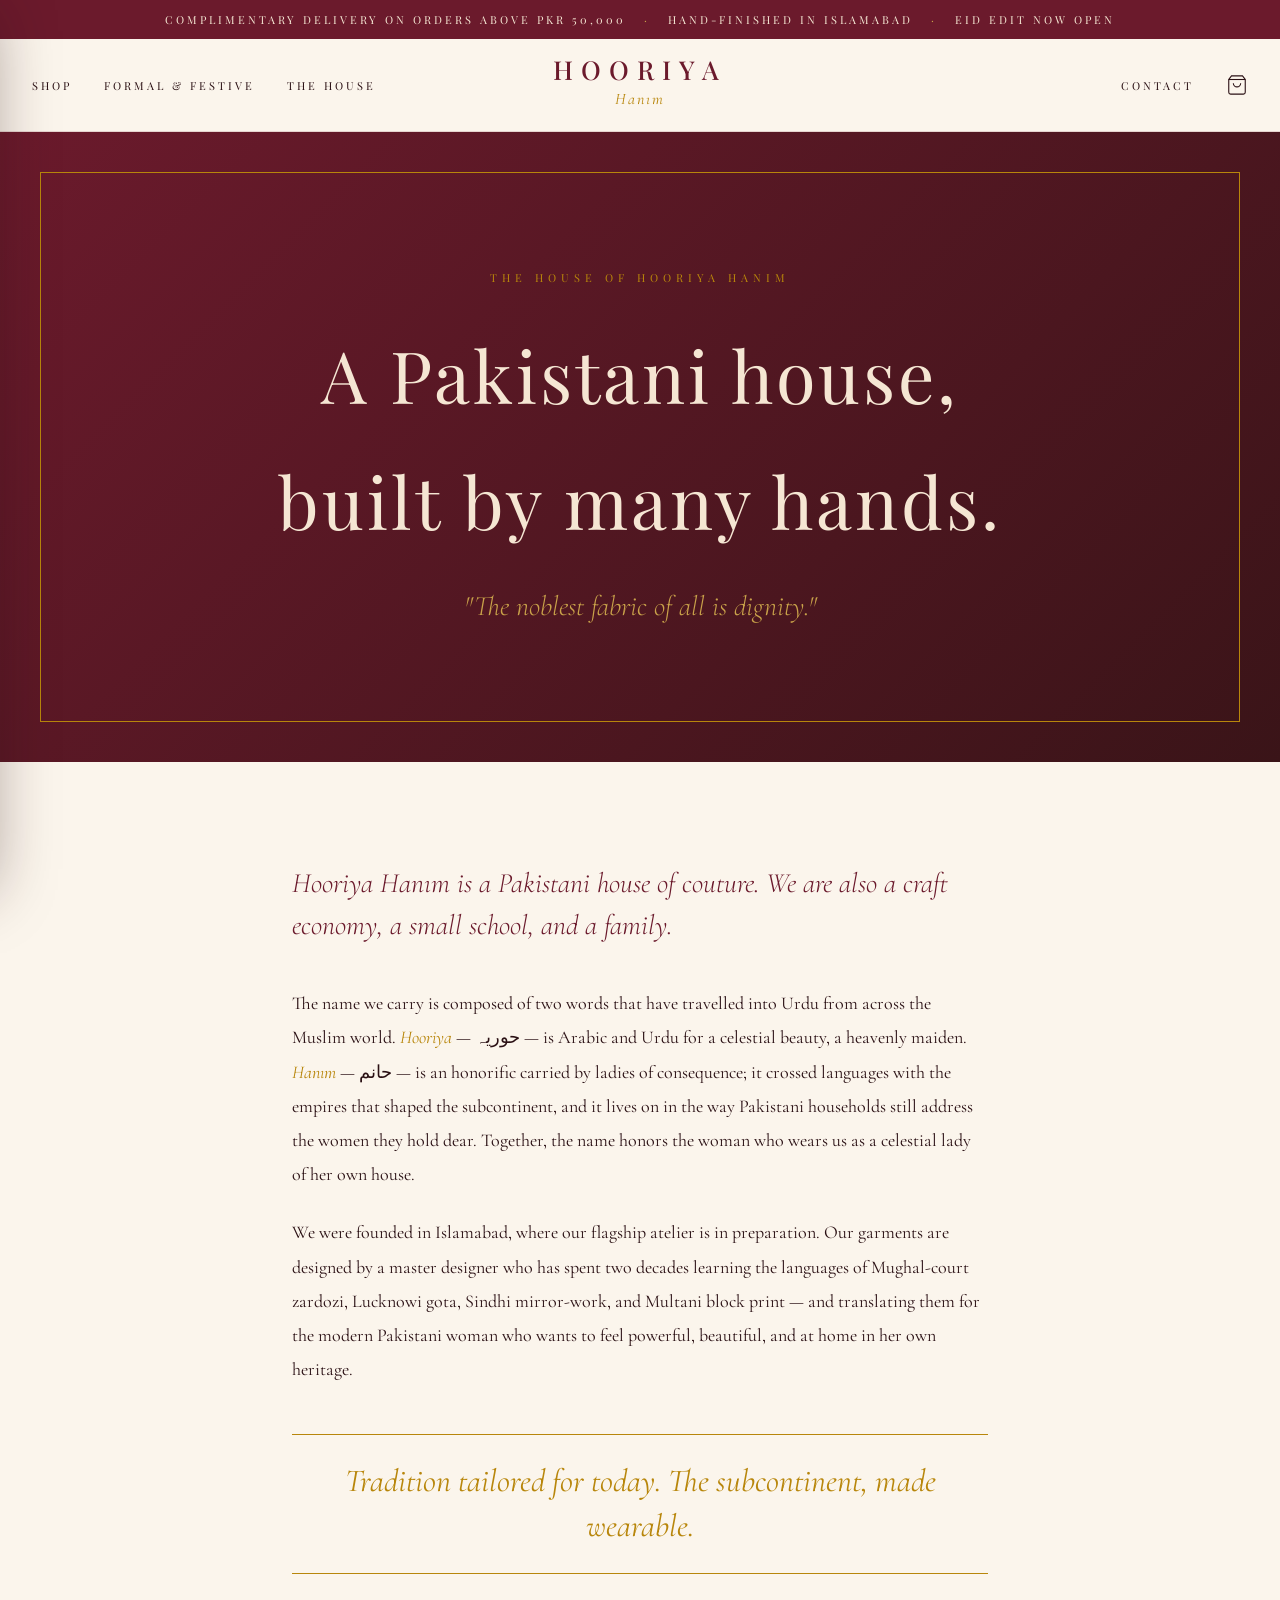
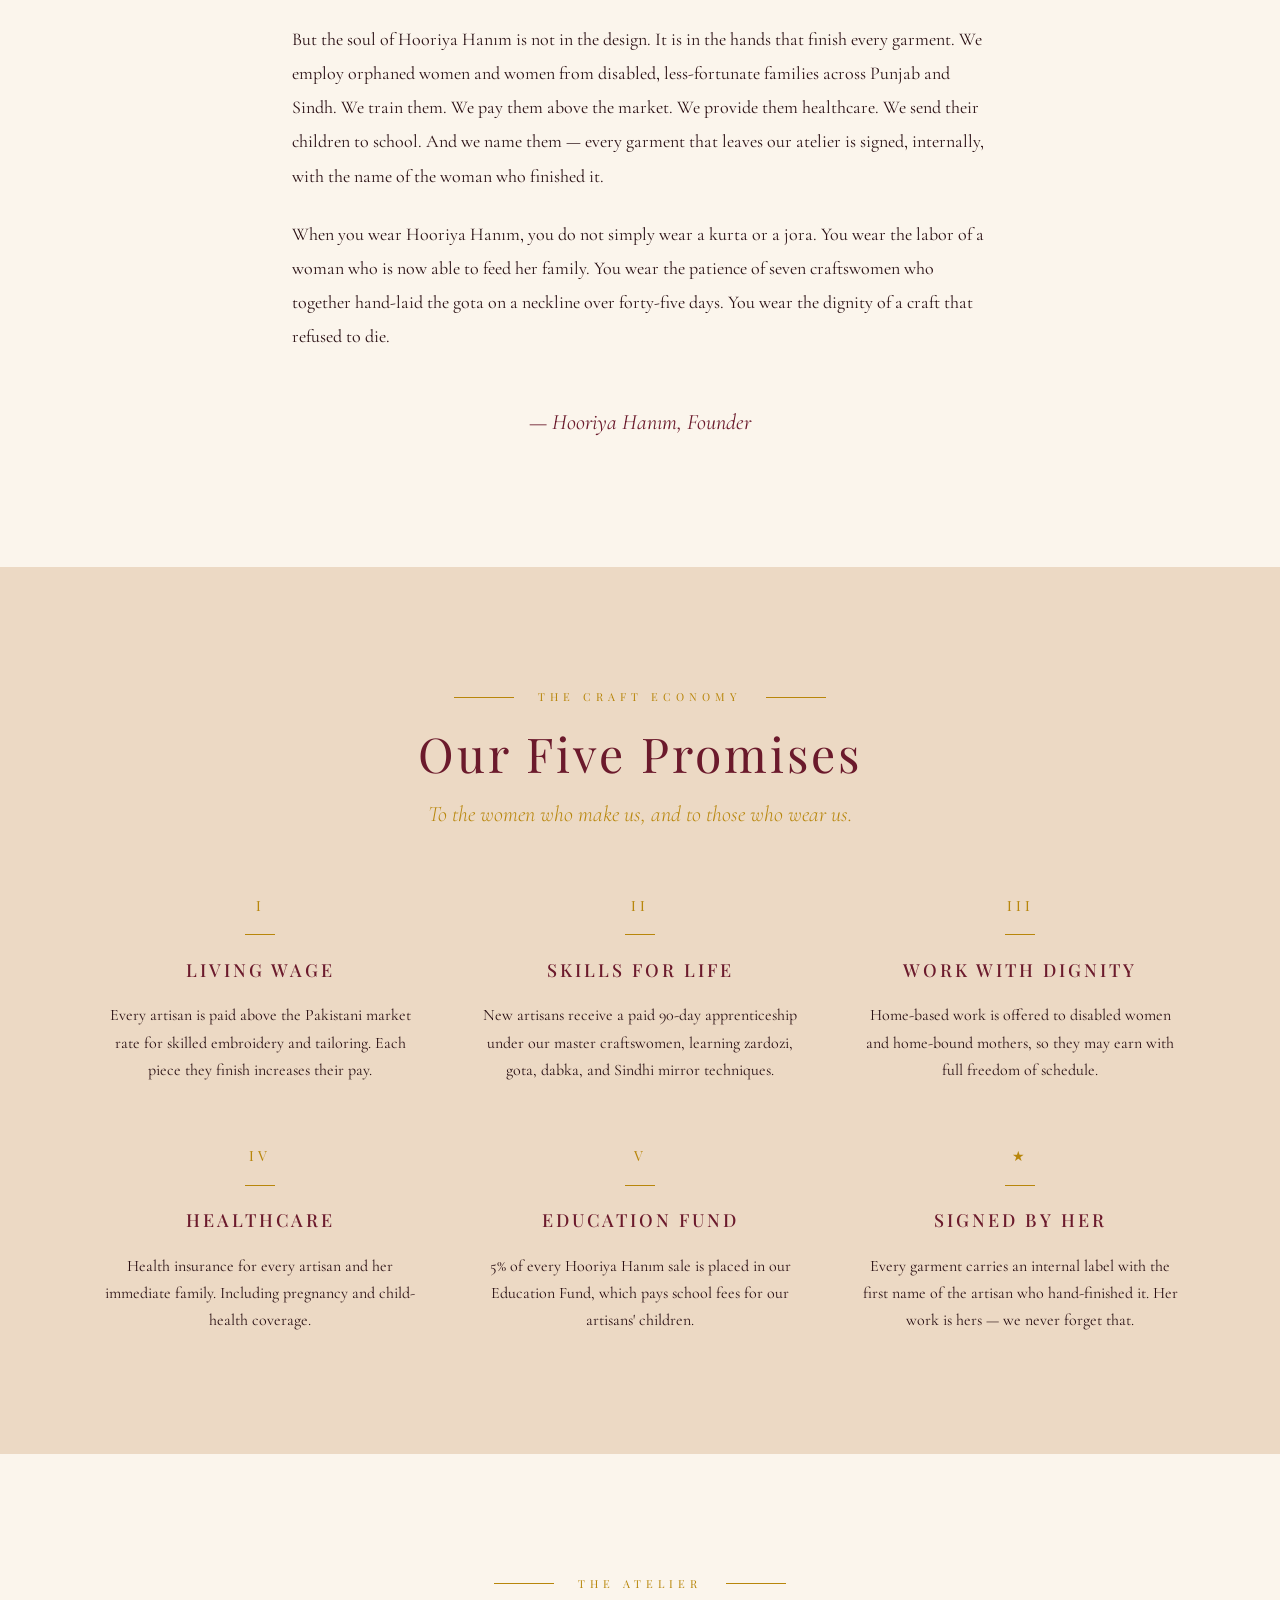
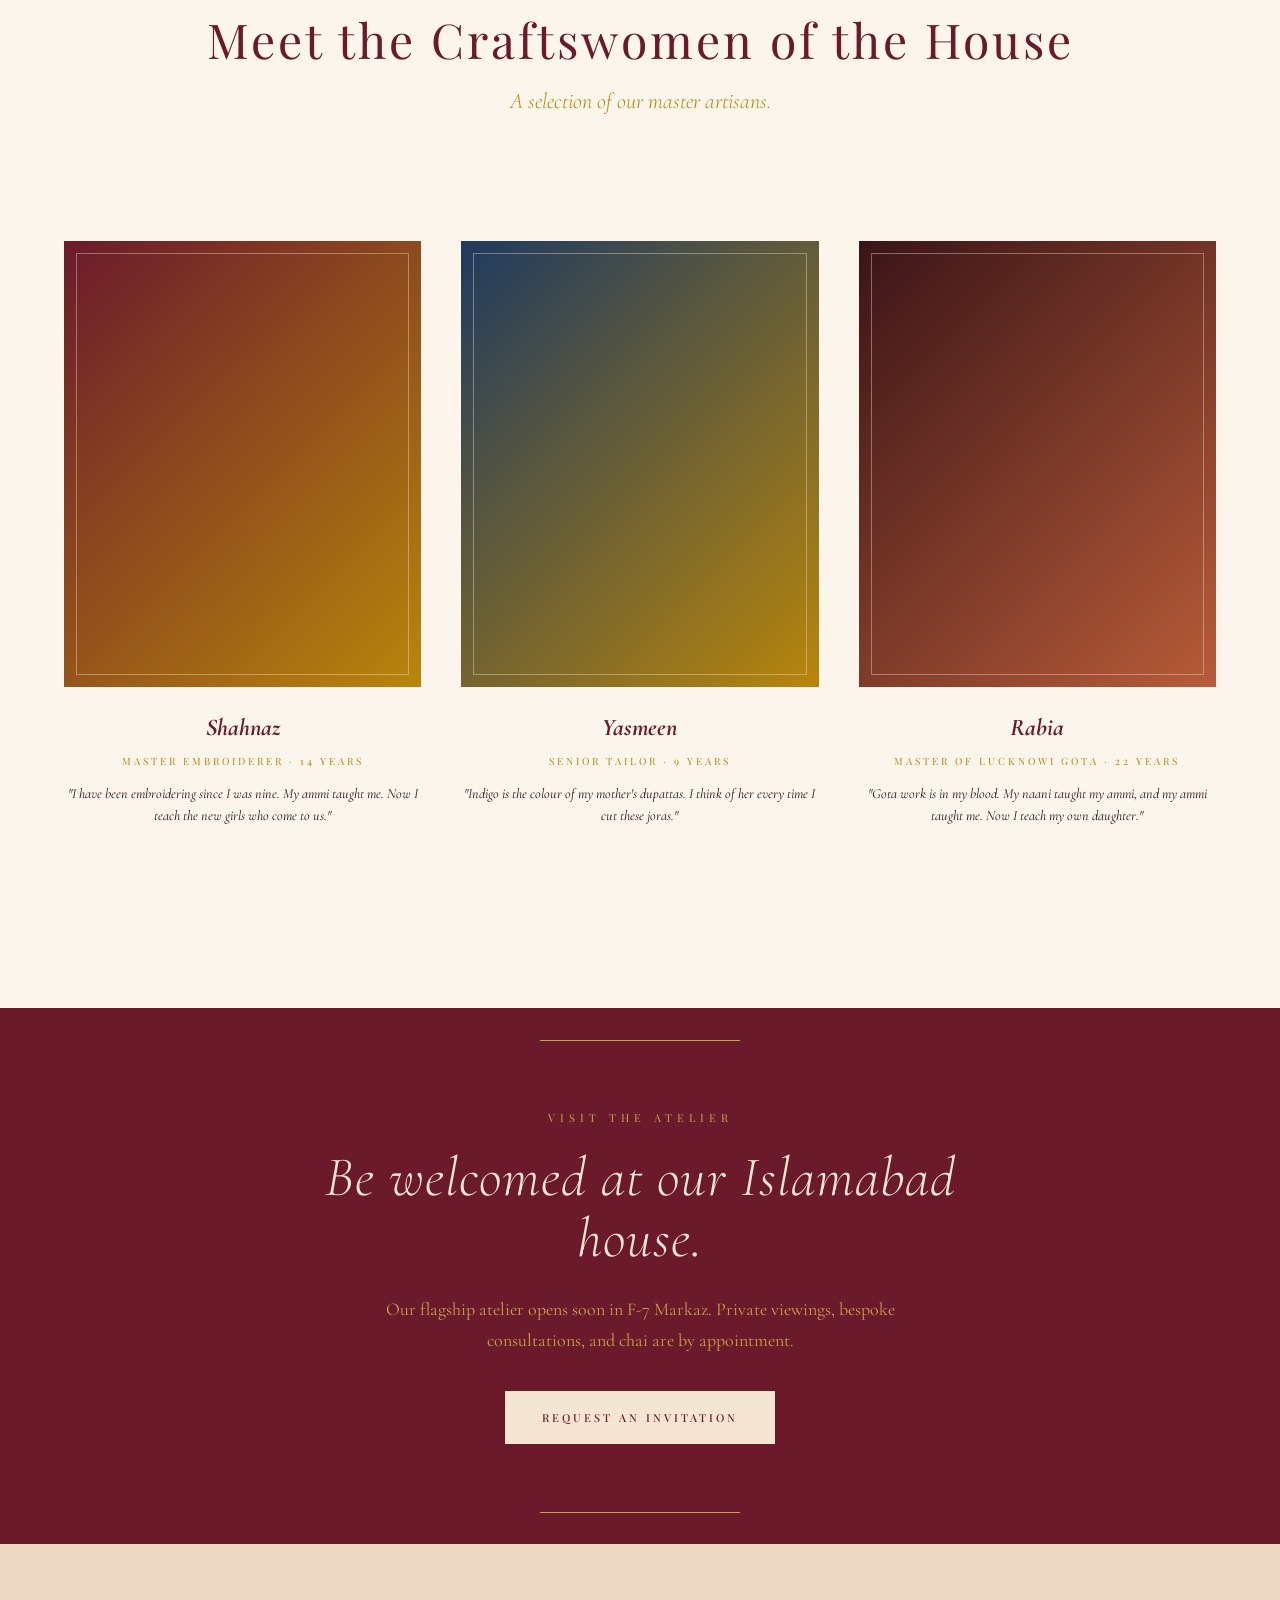
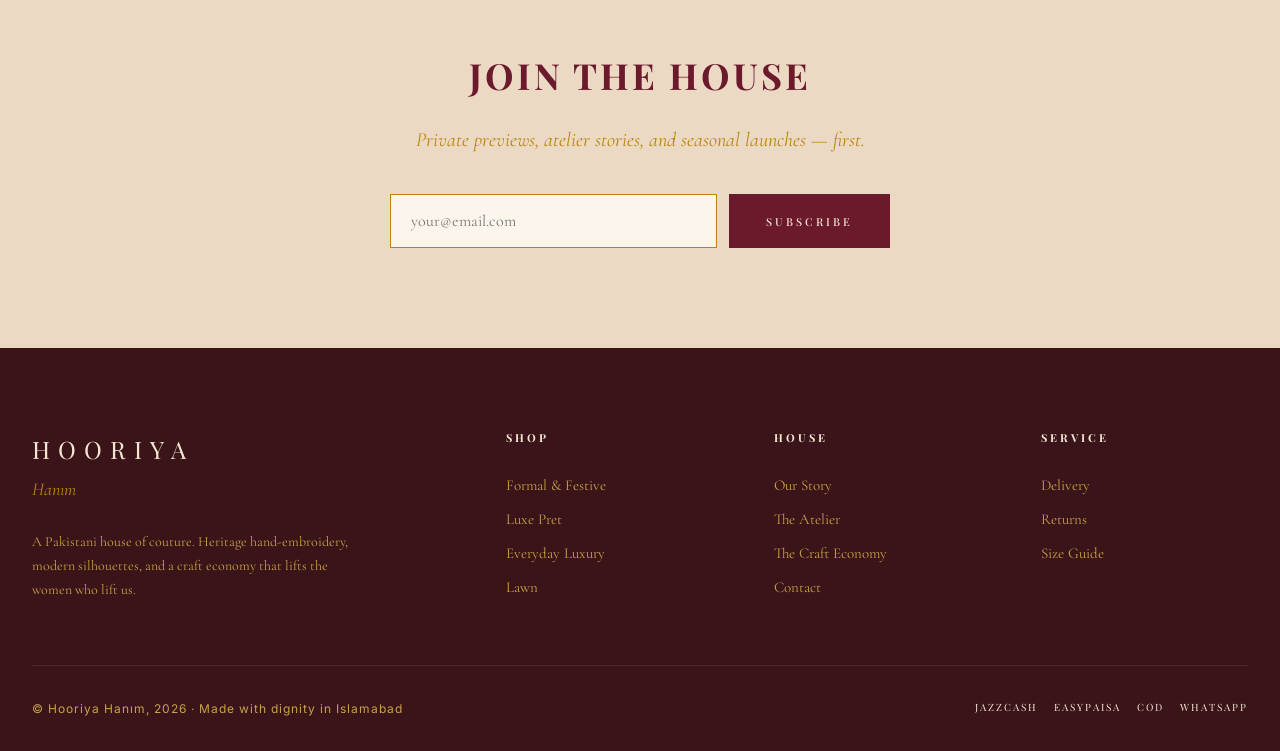
==== commit b258fa87: "Add real contact info, info pages, and mobile optimization - Update phone/WhatsApp to +92 333 821351" ====
--- a/about.html
+++ b/about.html
@@ -177,15 +177,15 @@
     </div>
     <div class="footer-col">
       <h4>Service</h4>
-      <a href="#">Delivery</a>
-      <a href="#">Returns</a>
-      <a href="#">Size Guide</a>
+      <a href="delivery.html">Delivery</a>
+      <a href="returns.html">Returns</a>
+      <a href="size-guide.html">Size Guide</a>
     </div>
   </div>
   <div class="footer-bar">
     <div>© Hooriya Hanım, 2026 · Made with dignity in Islamabad</div>
     <div class="pay-icons">
-      <span>VISA</span><span>MASTER</span><span>JAZZCASH</span><span>EASYPAISA</span><span>COD</span>
+      <span>JAZZCASH</span><span>EASYPAISA</span><span>COD</span><span>WHATSAPP</span>
     </div>
   </div>
 </footer>
--- a/assets/css/styles.css
+++ b/assets/css/styles.css
@@ -1482,3 +1482,225 @@
   .artisan-grid { grid-template-columns: 1fr; }
   .newsletter-form { flex-direction: column; }
 }
+
+/* ============ Mobile Navigation (hamburger + drawer) ============ */
+.menu-toggle {
+  display: none;
+  flex-direction: column;
+  justify-content: center;
+  gap: 5px;
+  width: 44px;
+  height: 44px;
+  padding: 10px;
+  background: transparent;
+  border: none;
+  cursor: pointer;
+  margin-right: auto;
+}
+.menu-toggle span {
+  display: block;
+  width: 22px;
+  height: 1.5px;
+  background: var(--burgundy);
+  transition: all .3s ease;
+}
+.mobile-drawer-overlay {
+  position: fixed;
+  inset: 0;
+  background: rgba(42, 16, 20, 0.45);
+  backdrop-filter: blur(2px);
+  -webkit-backdrop-filter: blur(2px);
+  opacity: 0;
+  visibility: hidden;
+  transition: opacity .3s ease, visibility .3s ease;
+  z-index: 200;
+}
+.mobile-drawer-overlay.open { opacity: 1; visibility: visible; }
+.mobile-drawer {
+  position: fixed;
+  top: 0; left: 0;
+  height: 100%;
+  width: 82%;
+  max-width: 340px;
+  background: var(--champagne-light);
+  box-shadow: 0 0 60px -10px rgba(42, 16, 20, 0.4);
+  transform: translateX(-100%);
+  transition: transform .35s cubic-bezier(.4,0,.2,1);
+  z-index: 201;
+  display: flex;
+  flex-direction: column;
+  padding: 0;
+}
+.mobile-drawer.open { transform: translateX(0); }
+.mobile-drawer-head {
+  display: flex;
+  align-items: center;
+  gap: 6px;
+  padding: 22px 24px;
+  border-bottom: 0.5px solid var(--line);
+  position: relative;
+}
+.mobile-drawer-head .word {
+  font-family: var(--font-display);
+  font-size: 20px;
+  font-weight: 500;
+  color: var(--burgundy);
+  letter-spacing: 5px;
+}
+.mobile-drawer-head .sub {
+  font-family: var(--font-editorial);
+  font-style: italic;
+  font-size: 15px;
+  color: var(--rose-gold);
+}
+.mobile-drawer-close {
+  position: absolute;
+  top: 50%; right: 18px;
+  transform: translateY(-50%);
+  width: 40px; height: 40px;
+  background: transparent;
+  border: none;
+  font-size: 30px;
+  line-height: 1;
+  color: var(--burgundy);
+  cursor: pointer;
+}
+.mobile-drawer-links { display: flex; flex-direction: column; padding: 16px 0; }
+.mobile-drawer-links a {
+  font-family: var(--font-display);
+  font-size: 13px;
+  letter-spacing: 3px;
+  text-transform: uppercase;
+  color: var(--ink);
+  padding: 18px 24px;
+  border-bottom: 0.5px solid var(--line);
+}
+.mobile-drawer-links a:hover { background: var(--pearl); color: var(--burgundy); }
+body.menu-open { overflow: hidden; }
+
+/* ============ Tablet ============ */
+@media (max-width: 860px) {
+  .menu-toggle { display: flex; }
+  .nav-bar { grid-template-columns: auto 1fr auto; padding: 14px 20px; gap: 12px; }
+  .nav-left { display: none; }
+  .nav-right .nav-link:not(:last-child) { display: none; }
+  .hero-inner { padding: 48px 24px; gap: 40px; }
+  .hero-visual { height: 360px; }
+  .values-grid { grid-template-columns: 1fr; gap: 36px; }
+  .artisan-grid { grid-template-columns: repeat(2, 1fr); gap: 28px; }
+  .section { padding: 72px 24px; }
+  .editorial-split { padding: 64px 24px; gap: 36px; }
+  .contact-layout, .cart-layout, .checkout-layout, .product-detail { padding-left: 24px; padding-right: 24px; }
+}
+
+/* ============ Phone ============ */
+@media (max-width: 600px) {
+  body { font-size: 16px; }
+  .announce { font-size: 9px; letter-spacing: 2px; padding: 9px 14px; }
+  .announce span { margin: 0 6px; }
+
+  .hero { min-height: 0; }
+  .hero-inner { padding: 40px 20px 56px; gap: 32px; }
+  .hero-ornament { inset: 16px; }
+  .hero-headline { font-size: 38px; }
+  .hero-sub { font-size: 20px; }
+  .hero-body { font-size: 16px; }
+  .hero-visual { height: 300px; }
+  .hero-cta { flex-direction: column; align-items: stretch; gap: 14px; }
+  .hero-cta .btn { width: 100%; }
+  .hero-emblem-overlay { bottom: 16px; right: 16px; padding: 14px 18px; }
+  .hero-emblem-overlay .title { font-size: 18px; }
+
+  .section { padding: 56px 20px; }
+  .section-tight { padding: 48px 20px; }
+  .section-title { font-size: 30px; letter-spacing: 1px; }
+  .section-sub { font-size: 18px; margin-bottom: 40px; }
+  .section-eyebrow::before, .section-eyebrow::after { width: 28px; }
+
+  .product-grid { gap: 36px 20px; }
+  .product-name { font-size: 21px; }
+
+  .editorial-split { padding: 48px 20px; gap: 28px; }
+  .editorial-text h2 { font-size: 30px; }
+  .editorial-text .lede { font-size: 21px; }
+
+  .banner { padding: 64px 20px; }
+  .banner h2 { font-size: 30px; }
+  .banner p { font-size: 16px; }
+  .banner::before, .banner::after { width: 120px; }
+
+  .newsletter { padding: 64px 20px; }
+  .newsletter h2 { font-size: 28px; }
+
+  .page-hero { padding: 72px 20px 44px; }
+  .page-hero h1 { font-size: 34px; letter-spacing: 2px; }
+  .page-hero .sub { font-size: 18px; }
+
+  .story-hero { min-height: 56vh; padding: 64px 24px; }
+  .story-hero::before { inset: 20px; }
+  .story-hero h1 { font-size: 40px; }
+  .story-hero .sub { font-size: 20px; }
+  .story-prose { padding: 56px 20px; }
+  .story-prose .lede { font-size: 22px; }
+  .story-prose p { font-size: 16px; }
+  .story-prose .pull-quote { font-size: 24px; }
+
+  .artisan-grid { grid-template-columns: 1fr; padding: 40px 20px; gap: 32px; }
+
+  .product-detail { padding: 32px 20px; gap: 32px; }
+  .product-info h1 { font-size: 30px; }
+  .product-info .italic-name { font-size: 22px; }
+  .tab-row { gap: 18px; overflow-x: auto; -webkit-overflow-scrolling: touch; }
+  .tab { white-space: nowrap; }
+
+  .contact-layout { padding: 48px 20px; gap: 36px; }
+  .contact-info h2 { font-size: 30px; }
+
+  .checkout-layout, .cart-layout { padding: 32px 20px; gap: 32px; }
+  .checkout-section { padding: 22px 18px; }
+  .order-summary { padding: 24px 20px; }
+  .payment-option { flex-wrap: wrap; padding: 16px 16px; }
+  .payment-method-icons, .payment-option .badge { order: 3; flex-basis: 100%; }
+
+  .confirmation { padding: 72px 20px; }
+  .confirmation h1 { font-size: 38px; }
+
+  .footer-inner { grid-template-columns: 1fr 1fr; gap: 28px 20px; }
+  .footer-brand { grid-column: 1 / -1; }
+  .site-footer { padding: 56px 20px 28px; }
+
+  /* Cart table → stacked cards */
+  .cart-table thead { display: none; }
+  .cart-table, .cart-table tbody, .cart-table tr, .cart-table td { display: block; width: 100%; }
+  .cart-table tr {
+    border: 0.5px solid var(--line);
+    padding: 16px;
+    margin-bottom: 16px;
+  }
+  .cart-table td { border: none; padding: 6px 0; }
+  .cart-table td:not(:first-child) {
+    display: flex;
+    justify-content: space-between;
+    align-items: center;
+  }
+  .cart-table td:nth-child(2)::before { content: 'Price'; }
+  .cart-table td:nth-child(3)::before { content: 'Quantity'; }
+  .cart-table td:nth-child(4)::before { content: 'Subtotal'; }
+  .cart-table td:not(:first-child)::before {
+    font-family: var(--font-display);
+    font-size: 10px;
+    letter-spacing: 2px;
+    text-transform: uppercase;
+    color: var(--rose-gold);
+  }
+  .cart-item-info { gap: 14px; }
+  .cart-item-thumb { width: 70px; height: 88px; flex-shrink: 0; }
+}
+
+/* ============ Small phone ============ */
+@media (max-width: 380px) {
+  .hero-headline { font-size: 32px; }
+  .section-title { font-size: 26px; }
+  .brand-logo .word { font-size: 16px; letter-spacing: 3px; }
+  .footer-inner { grid-template-columns: 1fr; }
+}
